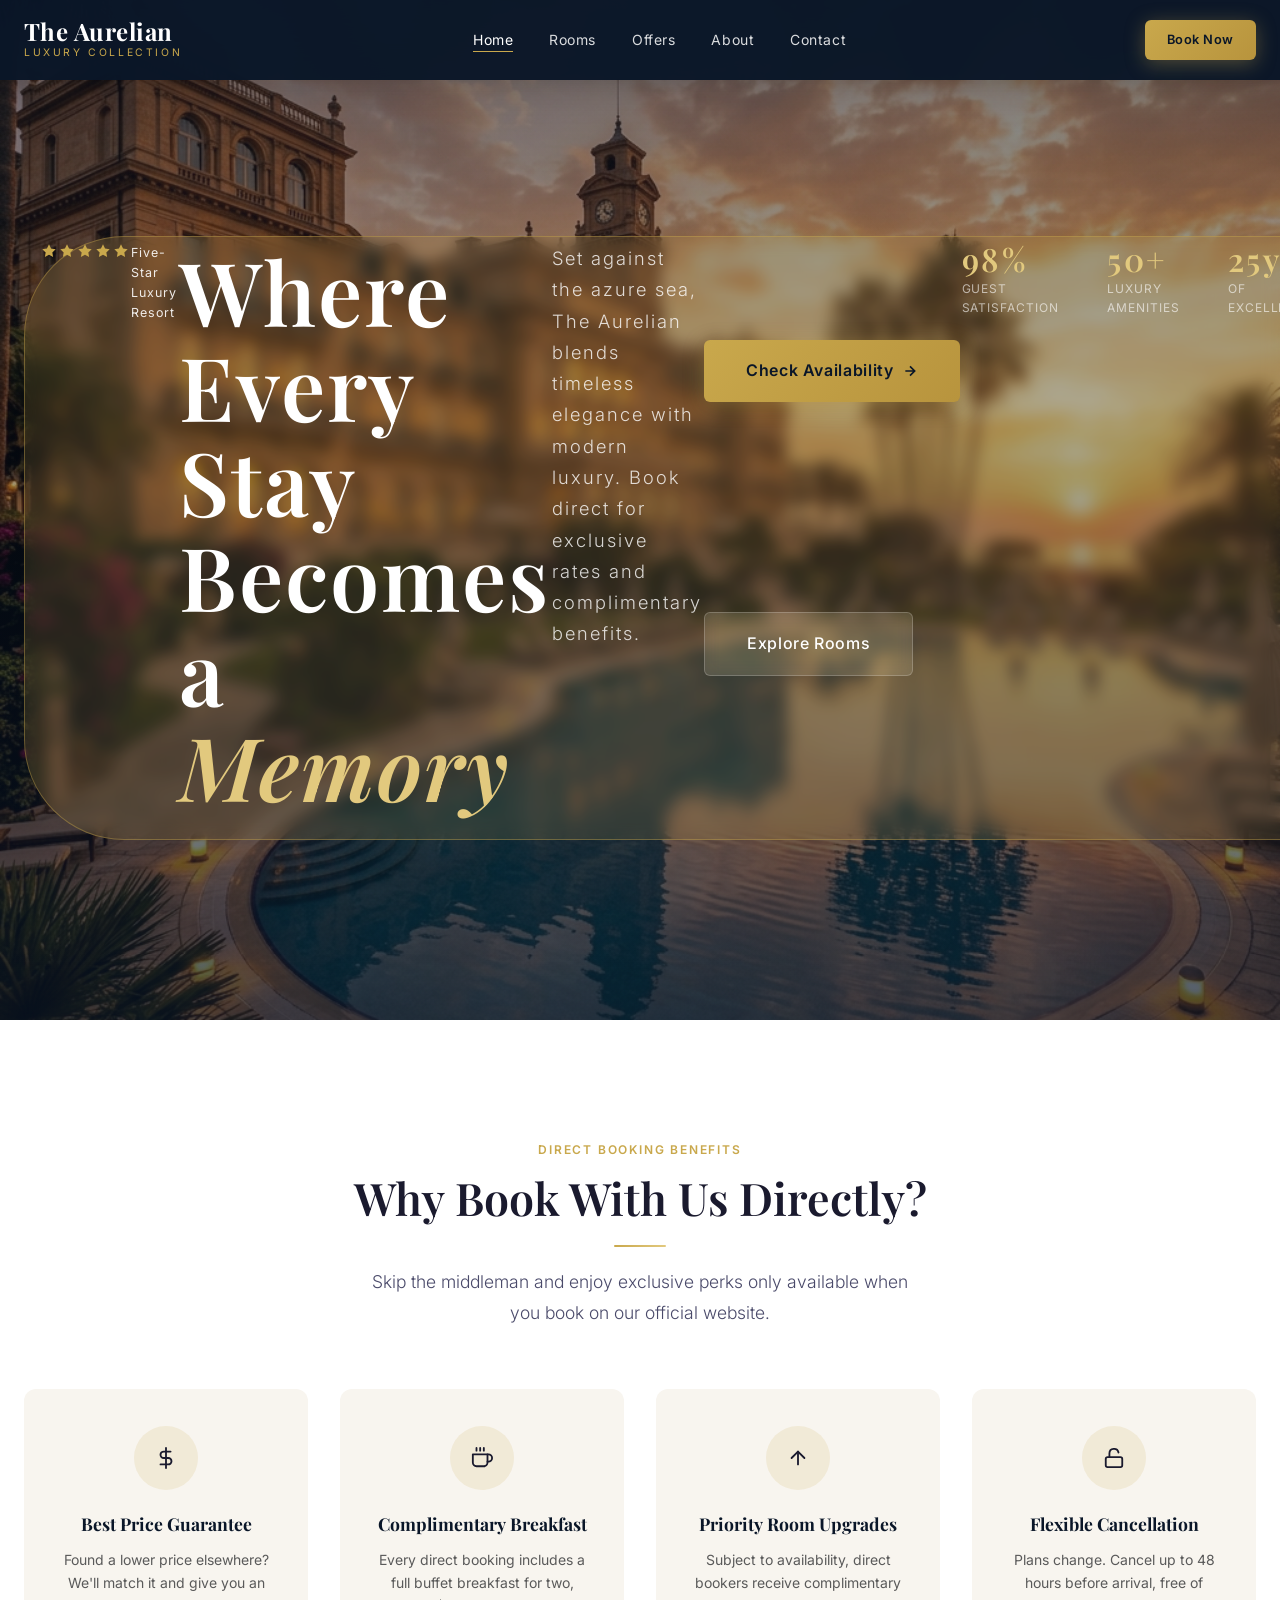
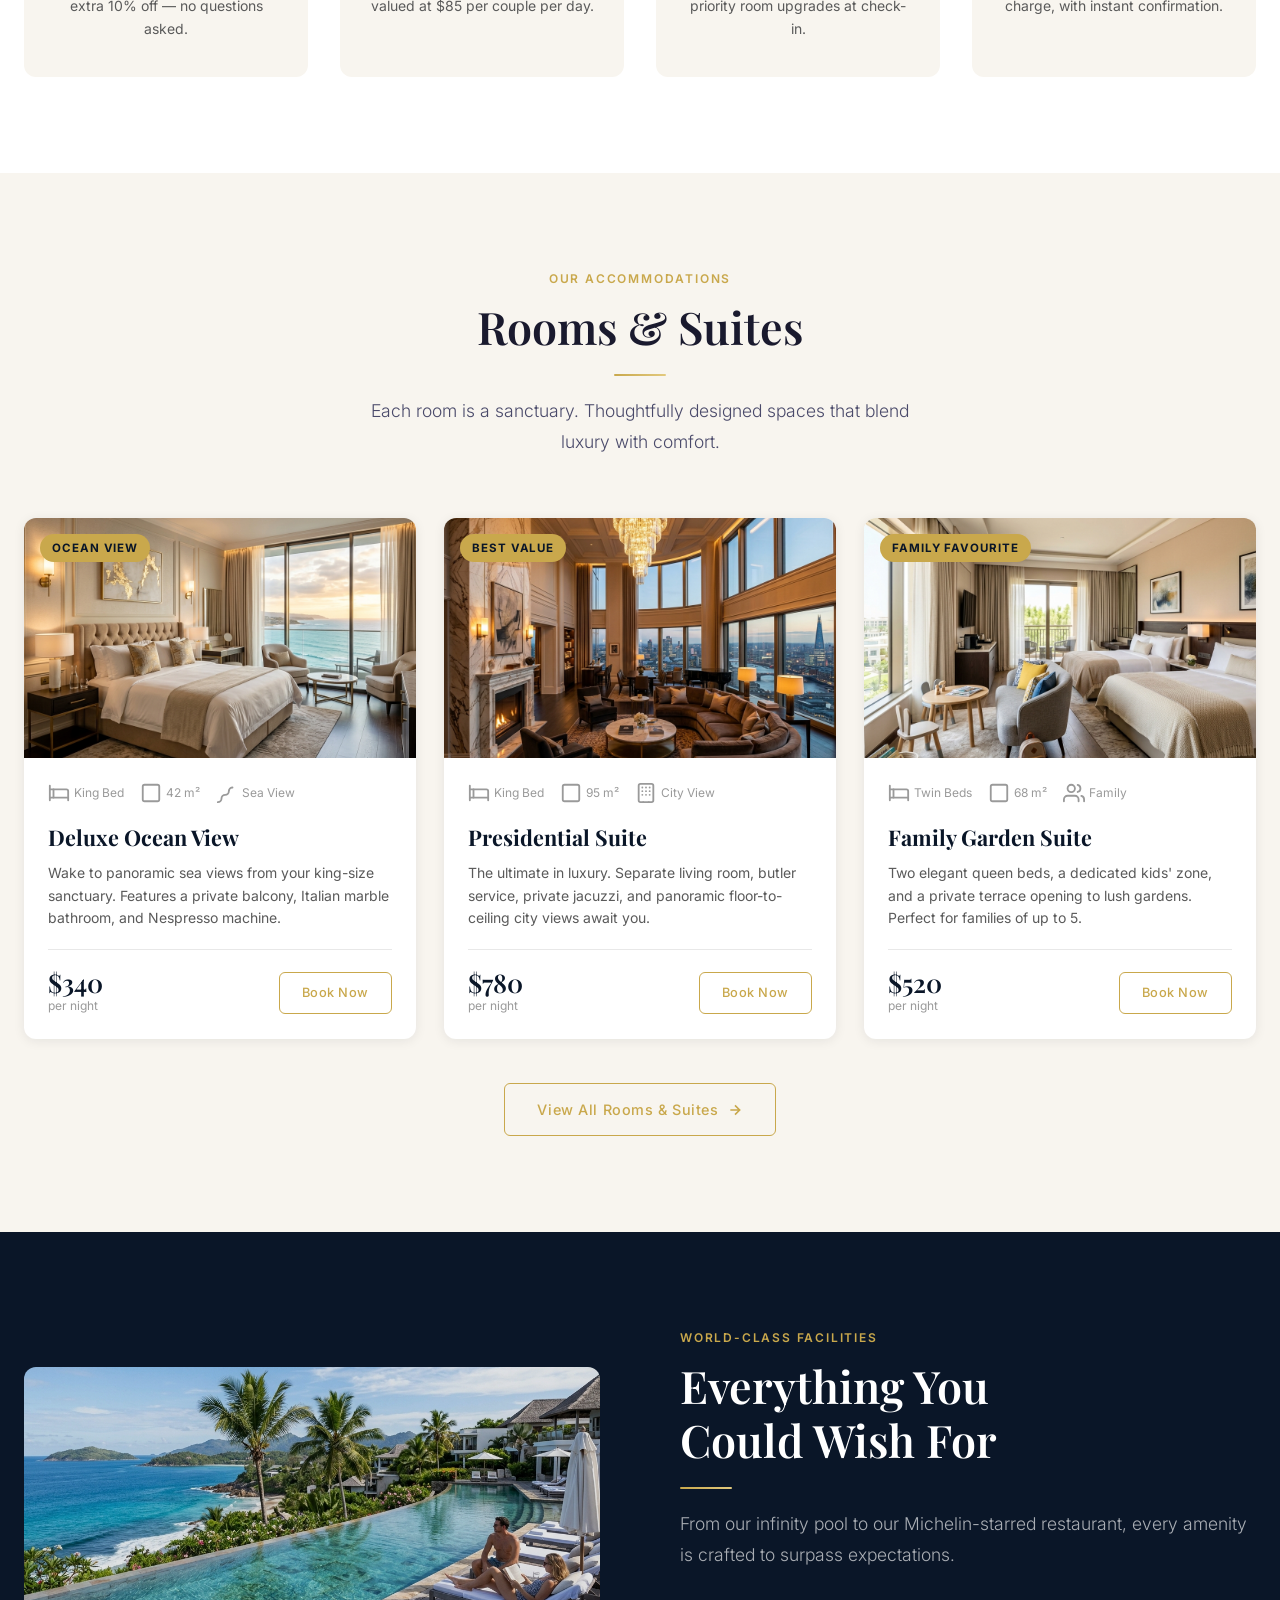
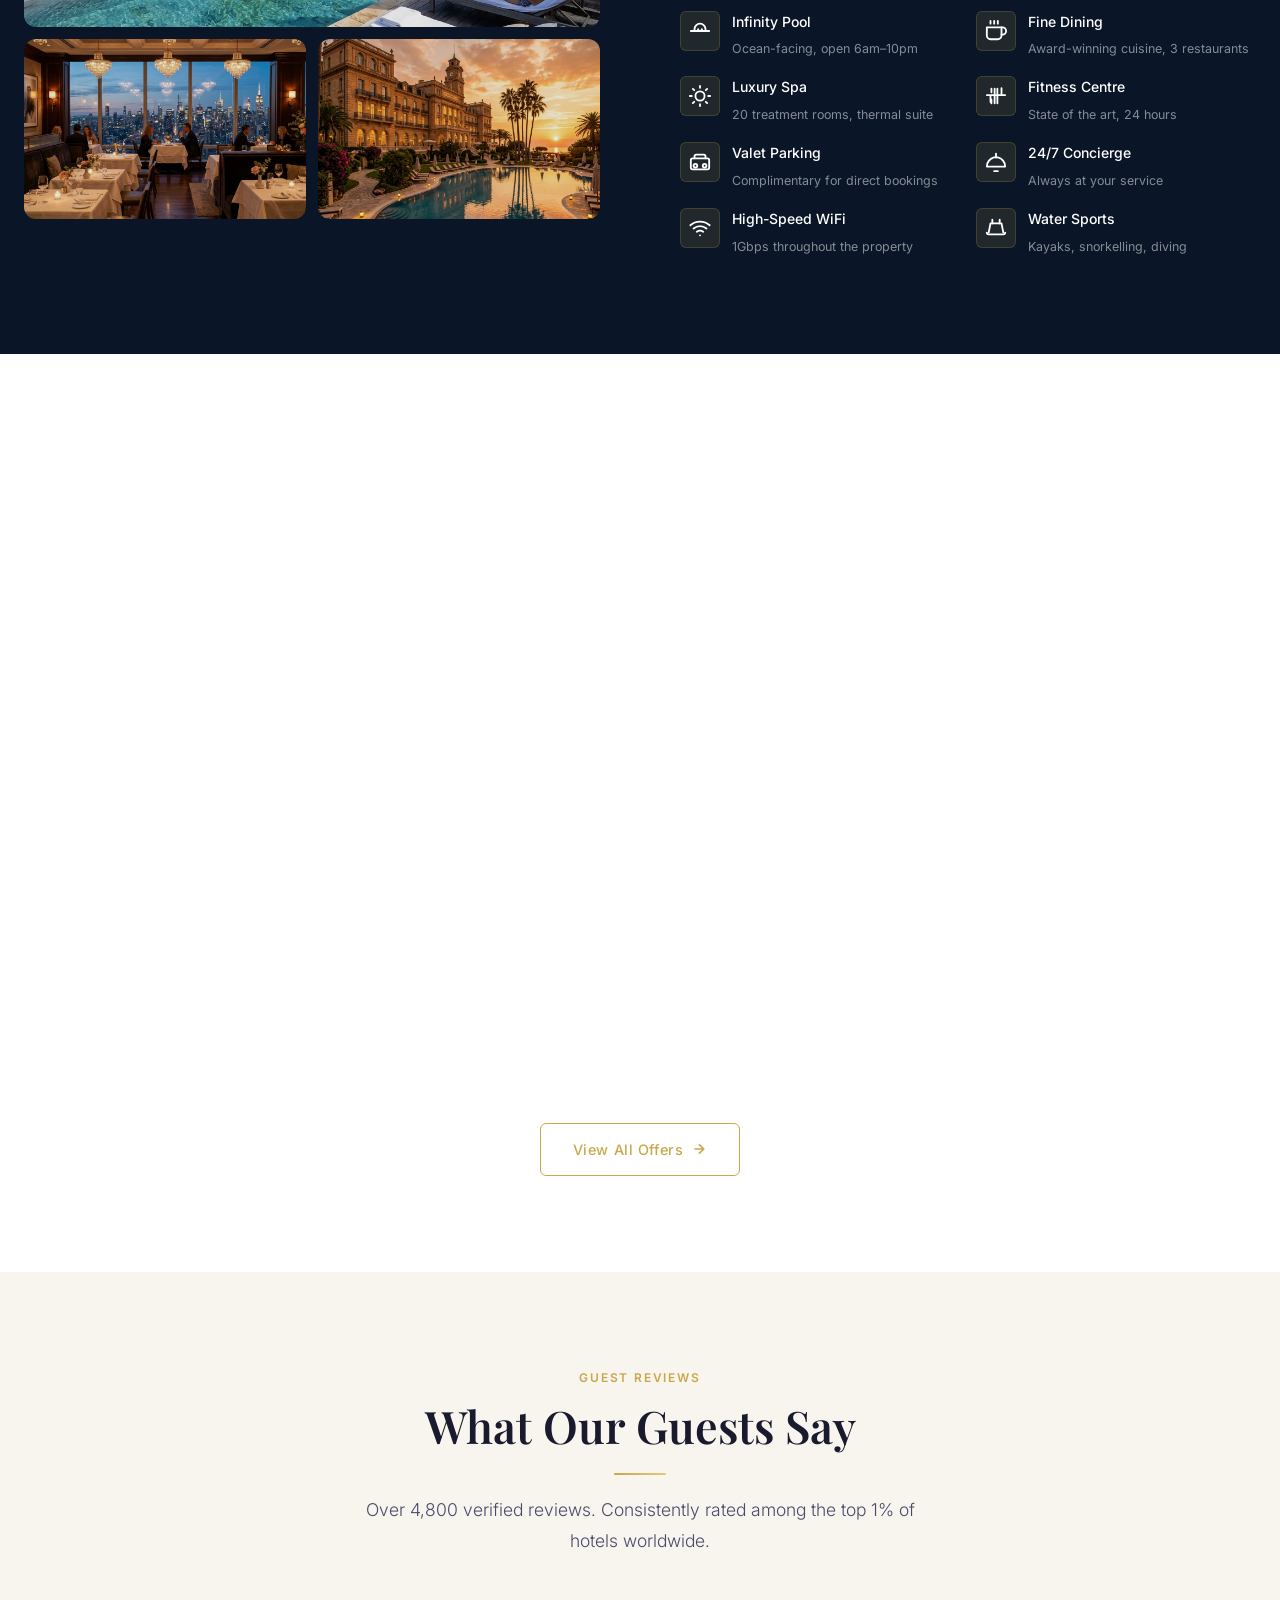
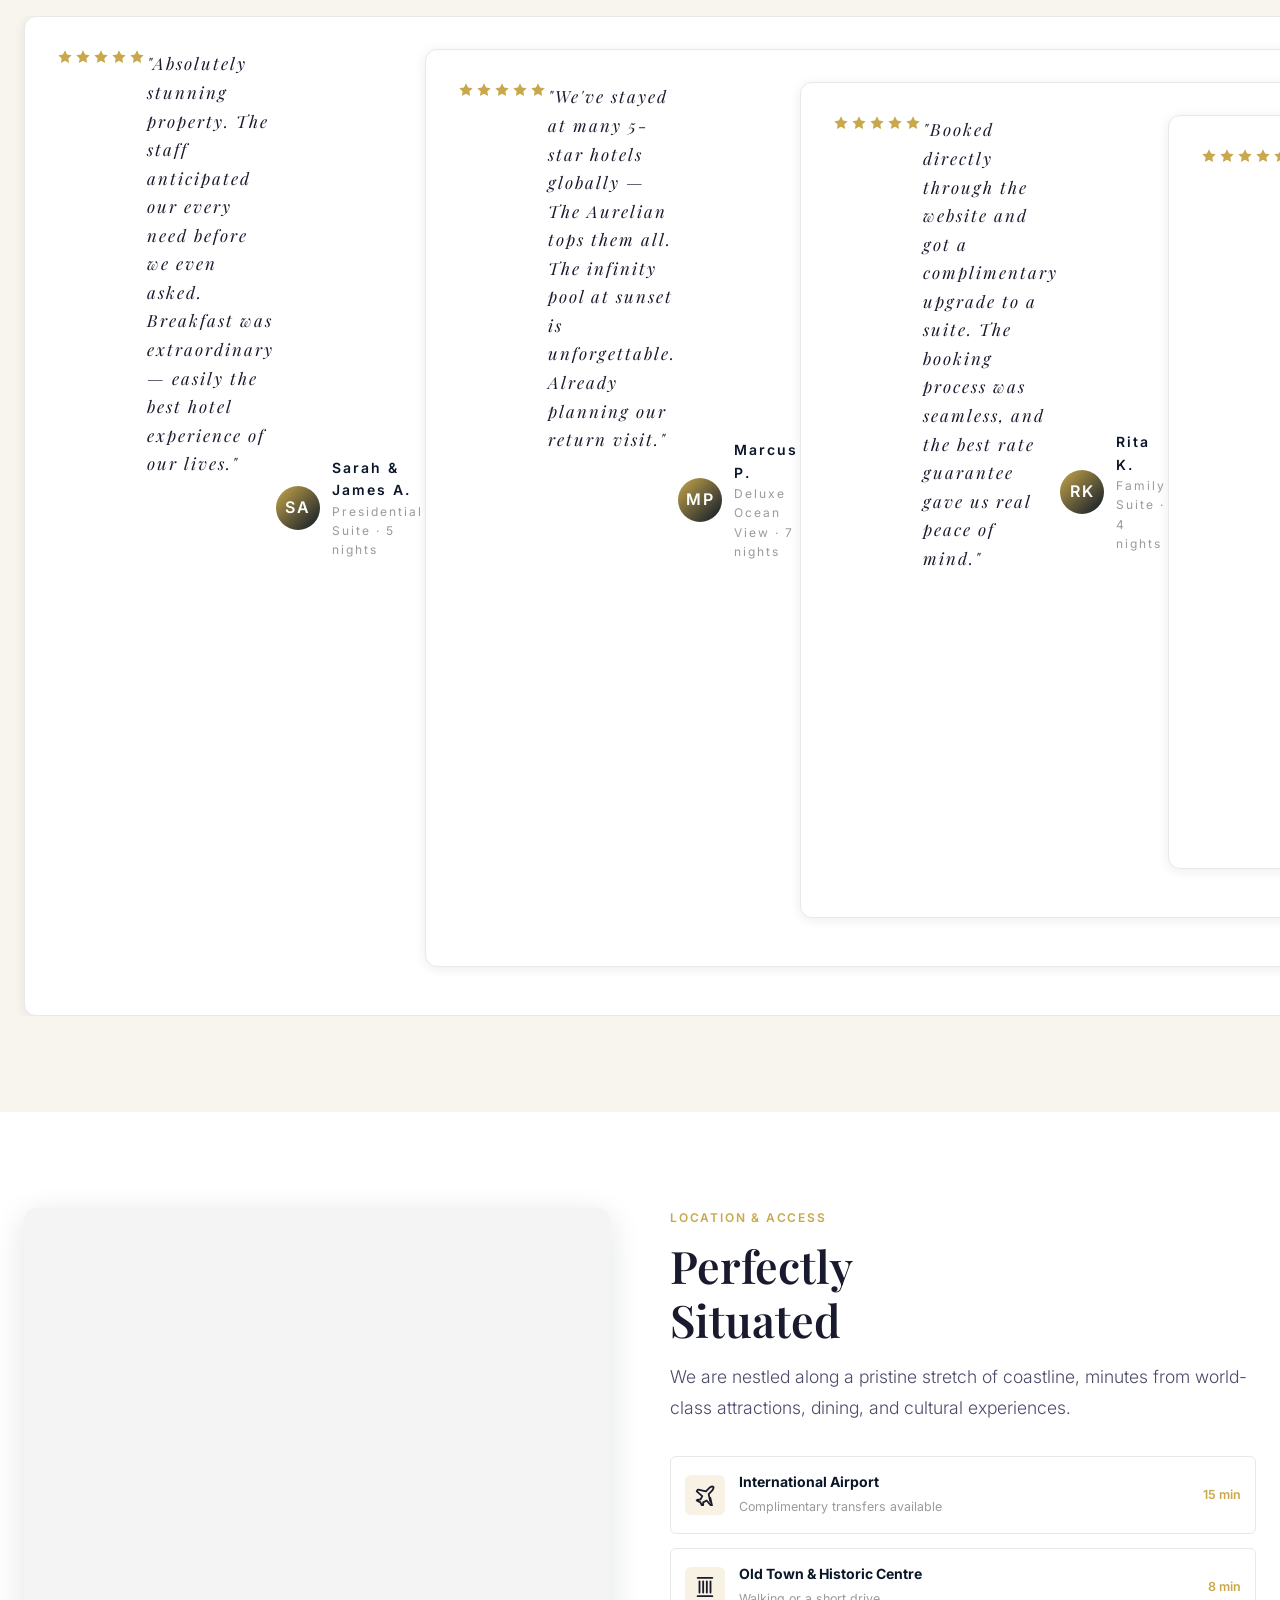
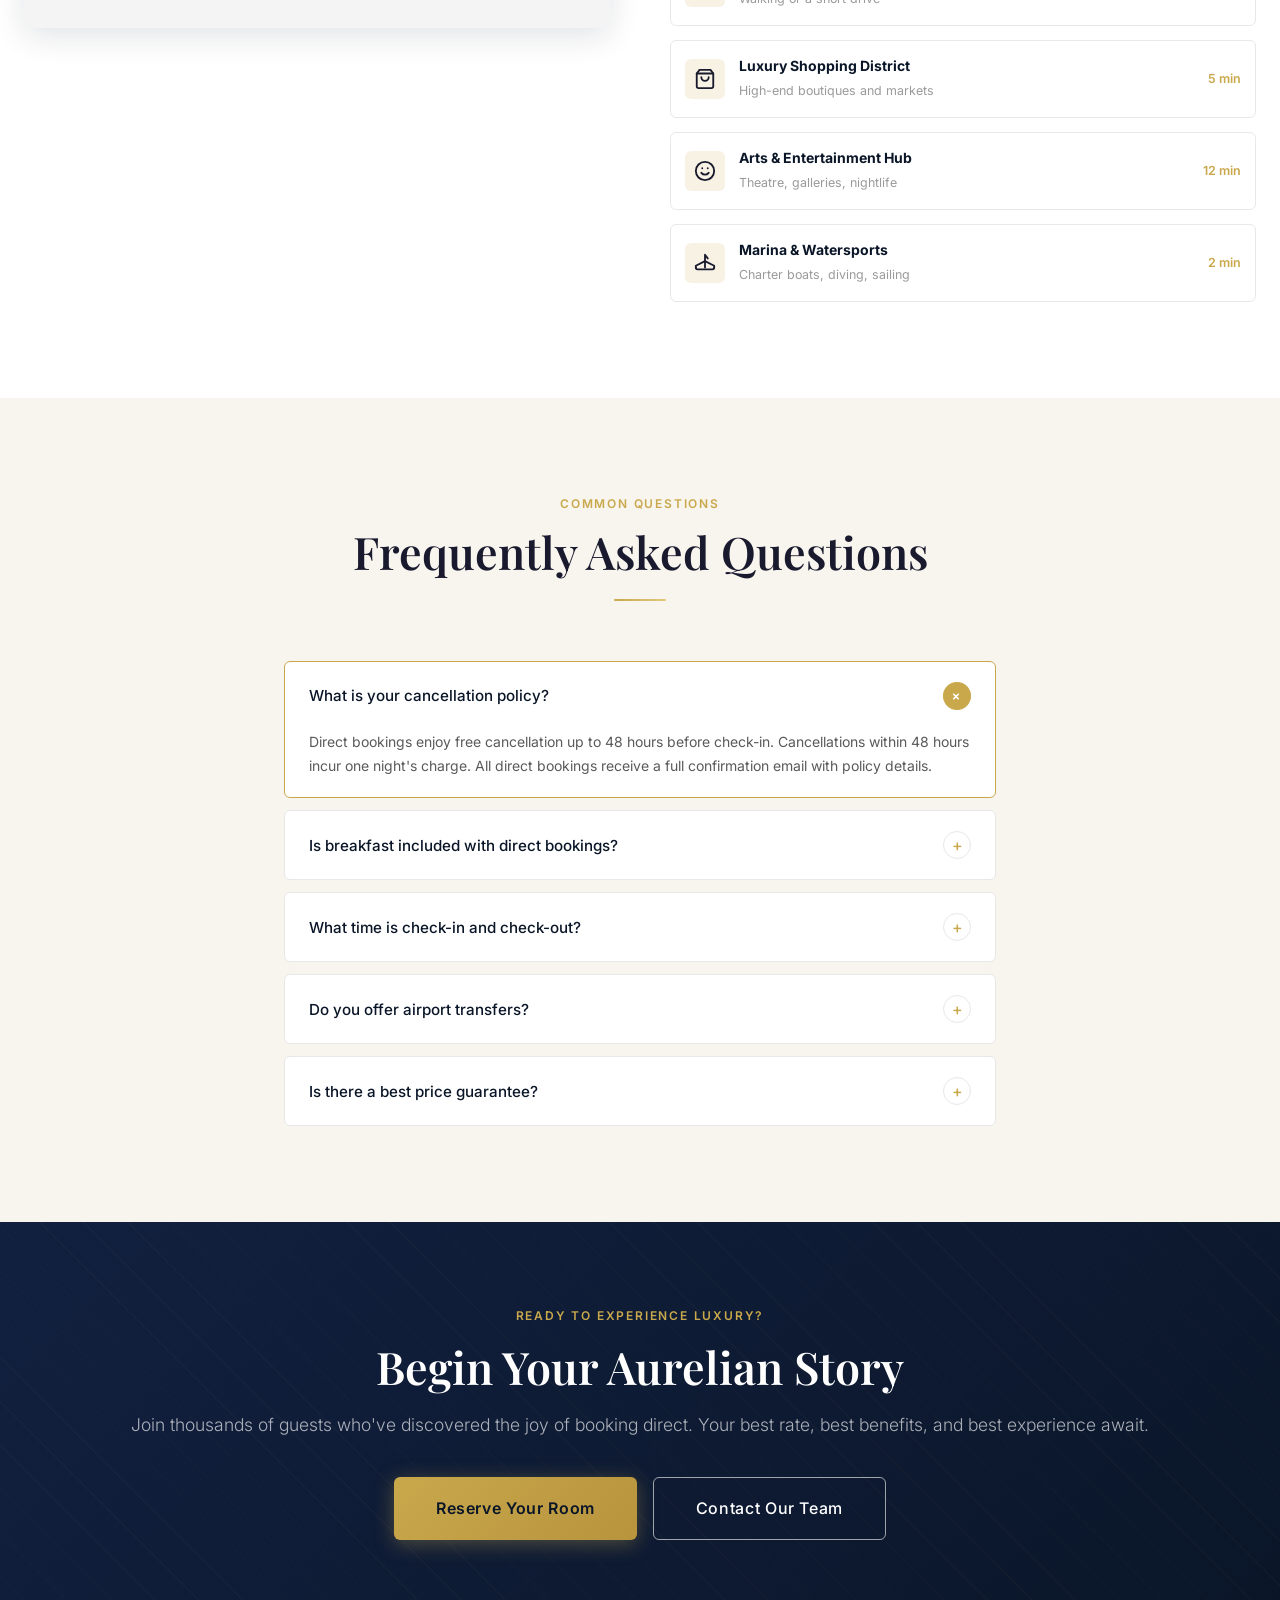
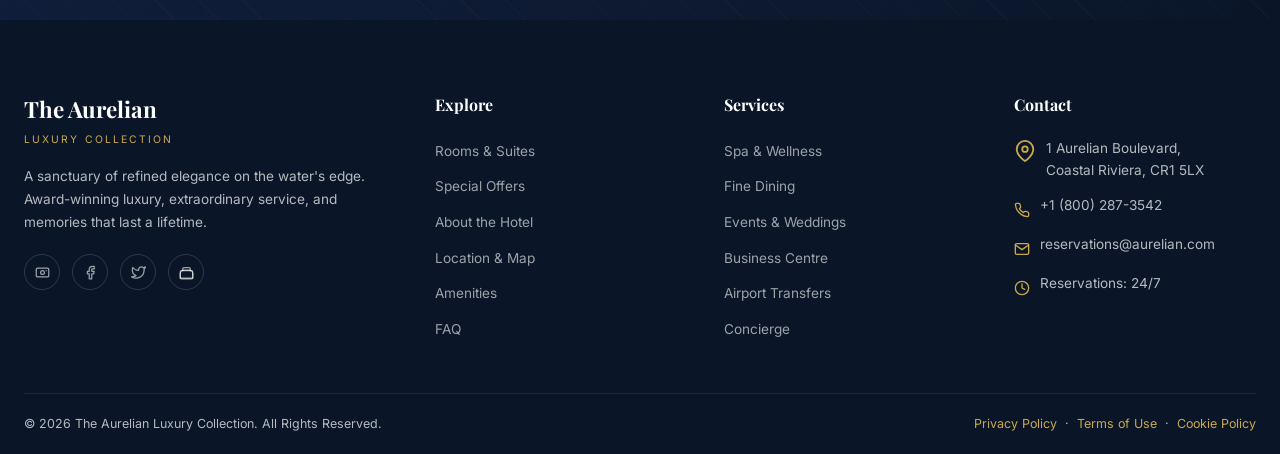
==== index.html @ 3abfd9ba "Add files via upload" ====
<!DOCTYPE html>
<html lang="en">
<head>
  <meta charset="UTF-8" />
  <meta name="viewport" content="width=device-width, initial-scale=1.0" />
  <title>The Aurelian — Luxury Hotel & Resort</title>
  <meta name="description" content="Experience unmatched luxury at The Aurelian — where timeless elegance meets modern comfort. Book directly for exclusive rates, free breakfast, and complimentary upgrades." />
  <meta name="keywords" content="luxury hotel, resort, book direct, beach hotel, five star hotel, spa, fine dining" />
  <link rel="canonical" href="/" />
  <link rel="stylesheet" href="style.css" />
  <link rel="preconnect" href="https://fonts.googleapis.com" />
  <link rel="preconnect" href="https://fonts.gstatic.com" crossorigin />
</head>
<body class="page-enter">

  <!-- NAVIGATION -->
  <nav class="navbar transparent" id="navbar" role="navigation" aria-label="Main navigation">
    <div class="nav-inner">
      <a href="index.html" class="nav-logo" aria-label="The Aurelian Home">
        <span class="logo-name">The Aurelian</span>
        <span class="logo-tagline">Luxury Collection</span>
      </a>
      <ul class="nav-links" role="list">
        <li><a href="index.html" class="active" id="nav-home">Home</a></li>
        <li><a href="rooms.html" id="nav-rooms">Rooms</a></li>
        <li><a href="offers.html" id="nav-offers">Offers</a></li>
        <li><a href="about.html" id="nav-about">About</a></li>
        <li><a href="contact.html" id="nav-contact">Contact</a></li>
      </ul>
      <a href="booking.html" class="btn btn-primary btn-sm nav-cta" id="nav-book-cta">Book Now</a>
      <button class="nav-hamburger" id="hamburger-btn" aria-label="Open menu" aria-expanded="false">
        <span></span><span></span><span></span>
      </button>
    </div>
  </nav>

  <!-- MOBILE NAV -->
  <div class="mobile-nav" id="mobile-nav" role="dialog" aria-label="Mobile navigation" aria-modal="true">
    <button class="mobile-nav-close" id="mobile-nav-close" aria-label="Close menu">&times;</button>
    <a href="index.html">Home</a>
    <a href="rooms.html">Rooms</a>
    <a href="offers.html">Offers</a>
    <a href="about.html">About</a>
    <a href="contact.html">Contact</a>
    <a href="booking.html" class="btn btn-primary">Book Now</a>
  </div>

  <!-- HERO -->
  <section class="hero" aria-labelledby="hero-title">
    <div class="hero-bg">
      <img src="assets/hero.png" alt="The Aurelian Hotel exterior at sunset with swimming pool" loading="eager" fetchpriority="high" />
    </div>
    <div class="hero-content">
      <div class="hero-badge">
        <span class="stars"><div style="display:flex;gap:2px;color:var(--gold);"><svg class="icon-svg-sm" viewBox="0 0 24 24" fill="currentColor"><polygon points="12 2 15.09 8.26 22 9.27 17 14.14 18.18 21.02 12 17.77 5.82 21.02 7 14.14 2 9.27 8.91 8.26 12 2"></polygon></svg><div style="display:flex;gap:2px;color:var(--gold);"><svg class="icon-svg-sm" viewBox="0 0 24 24" fill="currentColor"><polygon points="12 2 15.09 8.26 22 9.27 17 14.14 18.18 21.02 12 17.77 5.82 21.02 7 14.14 2 9.27 8.91 8.26 12 2"></polygon></svg><div style="display:flex;gap:2px;color:var(--gold);"><svg class="icon-svg-sm" viewBox="0 0 24 24" fill="currentColor"><polygon points="12 2 15.09 8.26 22 9.27 17 14.14 18.18 21.02 12 17.77 5.82 21.02 7 14.14 2 9.27 8.91 8.26 12 2"></polygon></svg><div style="display:flex;gap:2px;color:var(--gold);"><svg class="icon-svg-sm" viewBox="0 0 24 24" fill="currentColor"><polygon points="12 2 15.09 8.26 22 9.27 17 14.14 18.18 21.02 12 17.77 5.82 21.02 7 14.14 2 9.27 8.91 8.26 12 2"></polygon></svg><div style="display:flex;gap:2px;color:var(--gold);"><svg class="icon-svg-sm" viewBox="0 0 24 24" fill="currentColor"><polygon points="12 2 15.09 8.26 22 9.27 17 14.14 18.18 21.02 12 17.77 5.82 21.02 7 14.14 2 9.27 8.91 8.26 12 2"></polygon></svg></div></span>
        <span>Five-Star Luxury Resort</span>
      </div>
      <h1 class="hero-title" id="hero-title">
        Where Every Stay<br>Becomes a <em>Memory</em>
      </h1>
      <p class="hero-subtitle">
        Set against the azure sea, The Aurelian blends timeless elegance with modern luxury.
        Book direct for exclusive rates and complimentary benefits.
      </p>
      <div class="hero-actions">
        <a href="booking.html" class="btn btn-primary btn-lg btn-arrow" id="hero-book-btn">
          Check Availability
          <svg class="arrow-icon" width="16" height="16" viewBox="0 0 24 24" fill="none" stroke="currentColor" stroke-width="2.5"><path d="M5 12h14M12 5l7 7-7 7"/></svg>
        </a>
        <a href="rooms.html" class="btn btn-ghost btn-lg" id="hero-rooms-btn">Explore Rooms</a>
      </div>
      <div class="hero-stats">
        <div class="stat-item"><span class="stat-number">98%</span><span class="stat-label">Guest Satisfaction</span></div>
        <div class="stat-item"><span class="stat-number">50+</span><span class="stat-label">Luxury Amenities</span></div>
        <div class="stat-item"><span class="stat-number">25yr</span><span class="stat-label">Of Excellence</span></div>
      </div>
    </div>

    <!-- HERO BOOKING WIDGET -->
    <div class="container" style="position:relative;z-index:10;">
      <div class="booking-widget" role="search" aria-label="Room availability search" id="hero-booking-widget">
        <p class="booking-widget-title"><svg class="icon-svg-sm" viewBox="0 0 24 24" fill="none" stroke="currentColor" stroke-width="2" stroke-linecap="round" stroke-linejoin="round"><polygon points="12 2 15.09 8.26 22 9.27 17 14.14 18.18 21.02 12 17.77 5.82 21.02 7 14.14 2 9.27 8.91 8.26 12 2"></polygon></svg> Check Availability</p>
        <form class="booking-fields" id="hero-booking-form" action="booking.html" method="get">
          <div class="field-group">
            <label for="check-in">Check-In</label>
            <input type="date" id="check-in" name="checkin" required />
          </div>
          <div class="field-group">
            <label for="check-out">Check-Out</label>
            <input type="date" id="check-out" name="checkout" required />
          </div>
          <div class="field-group">
            <label for="guests">Guests</label>
            <select id="guests" name="guests">
              <option value="1">1 Guest</option>
              <option value="2" selected>2 Guests</option>
              <option value="3">3 Guests</option>
              <option value="4">4+ Guests</option>
            </select>
          </div>
          <button type="submit" class="btn btn-primary" id="widget-search-btn" style="height:fit-content">
            Search Rooms
          </button>
        </form>
        <div class="trust-bar">
          <div class="trust-item"><span class="icon"><svg class="icon-svg-sm" viewBox="0 0 24 24" fill="none" stroke="currentColor" stroke-width="2" stroke-linecap="round" stroke-linejoin="round"><polyline points="20 6 9 17 4 12"></polyline></svg></span> Best Rate Guarantee</div>
          <div class="trust-item"><span class="icon"><svg class="icon-svg-sm" viewBox="0 0 24 24" fill="none" stroke="currentColor" stroke-width="2" stroke-linecap="round" stroke-linejoin="round"><polyline points="20 6 9 17 4 12"></polyline></svg></span> Free Cancellation</div>
          <div class="trust-item"><span class="icon"><svg class="icon-svg-sm" viewBox="0 0 24 24" fill="none" stroke="currentColor" stroke-width="2" stroke-linecap="round" stroke-linejoin="round"><polyline points="20 6 9 17 4 12"></polyline></svg></span> Complimentary Breakfast</div>
          <div class="trust-item"><span class="icon"><svg class="icon-svg-sm" viewBox="0 0 24 24" fill="none" stroke="currentColor" stroke-width="2" stroke-linecap="round" stroke-linejoin="round"><polyline points="20 6 9 17 4 12"></polyline></svg></span> Secure Booking</div>
        </div>
      </div>
    </div>
  </section>

  <!-- WHY BOOK DIRECT -->
  <section class="why-direct" style="padding-top:120px;">
    <div class="container">
      <div class="section-heading text-center reveal">
        <span class="overline">Direct Booking Benefits</span>
        <h2 class="h2">Why Book With Us Directly?</h2>
        <div class="divider-gold"></div>
        <p class="lead">Skip the middleman and enjoy exclusive perks only available when you book on our official website.</p>
      </div>
      <div class="features-grid">
        <div class="feature-card reveal reveal-delay-1">
          <div class="feature-icon"><svg class="icon-svg" viewBox="0 0 24 24" fill="none" stroke="currentColor" stroke-width="2" stroke-linecap="round" stroke-linejoin="round"><line x1="12" y1="1" x2="12" y2="23"></line><path d="M17 5H9.5a3.5 3.5 0 0 0 0 7h5a3.5 3.5 0 0 1 0 7H6"></path></svg></div>
          <h3>Best Price Guarantee</h3>
          <p>Found a lower price elsewhere? We'll match it and give you an extra 10% off — no questions asked.</p>
        </div>
        <div class="feature-card reveal reveal-delay-2">
          <div class="feature-icon"><svg class="icon-svg" viewBox="0 0 24 24" fill="none" stroke="currentColor" stroke-width="2" stroke-linecap="round" stroke-linejoin="round"><path d="M18 8h1a4 4 0 0 1 0 8h-1"></path><path d="M2 8h16v9a4 4 0 0 1-4 4H6a4 4 0 0 1-4-4V8z"></path><line x1="6" y1="1" x2="6" y2="4"></line><line x1="10" y1="1" x2="10" y2="4"></line><line x1="14" y1="1" x2="14" y2="4"></line></svg></div>
          <h3>Complimentary Breakfast</h3>
          <p>Every direct booking includes a full buffet breakfast for two, valued at $85 per couple per day.</p>
        </div>
        <div class="feature-card reveal reveal-delay-3">
          <div class="feature-icon"><svg class="icon-svg" viewBox="0 0 24 24" fill="none" stroke="currentColor" stroke-width="2" stroke-linecap="round" stroke-linejoin="round"><line x1="12" y1="19" x2="12" y2="5"></line><polyline points="5 12 12 5 19 12"></polyline></svg></div>
          <h3>Priority Room Upgrades</h3>
          <p>Subject to availability, direct bookers receive complimentary priority room upgrades at check-in.</p>
        </div>
        <div class="feature-card reveal reveal-delay-4">
          <div class="feature-icon"><svg class="icon-svg" viewBox="0 0 24 24" fill="none" stroke="currentColor" stroke-width="2" stroke-linecap="round" stroke-linejoin="round"><rect x="3" y="11" width="18" height="11" rx="2" ry="2"></rect><path d="M7 11V7a5 5 0 0 1 9.9-1"></path></svg></div>
          <h3>Flexible Cancellation</h3>
          <p>Plans change. Cancel up to 48 hours before arrival, free of charge, with instant confirmation.</p>
        </div>
      </div>
    </div>
  </section>

  <!-- FEATURED ROOMS -->
  <section class="rooms-section">
    <div class="container">
      <div class="section-heading text-center reveal">
        <span class="overline">Our Accommodations</span>
        <h2 class="h2">Rooms & Suites</h2>
        <div class="divider-gold"></div>
        <p class="lead">Each room is a sanctuary. Thoughtfully designed spaces that blend luxury with comfort.</p>
      </div>
      <div class="rooms-grid">
        <!-- Room 1 -->
        <article class="room-card reveal reveal-delay-1">
          <div class="room-image">
            <img src="assets/room-deluxe.png" alt="Deluxe Ocean View Room with king bed and ocean view" loading="lazy" />
            <span class="room-badge">Ocean View</span>
          </div>
          <div class="room-info">
            <div class="room-amenities">
              <span class="amenity-tag"><svg class="icon-svg" viewBox="0 0 24 24" fill="none" stroke="currentColor" stroke-width="2" stroke-linecap="round" stroke-linejoin="round"><path d="M2 4v16"></path><path d="M2 8h18a2 2 0 0 1 2 2v10"></path><path d="M2 17h20"></path><path d="M6 8v9"></path></svg> King Bed</span>
              <span class="amenity-tag"><svg class="icon-svg" viewBox="0 0 24 24" fill="none" stroke="currentColor" stroke-width="2" stroke-linecap="round" stroke-linejoin="round"><rect x="3" y="3" width="18" height="18" rx="2" ry="2"></rect></svg> 42 m²</span>
              <span class="amenity-tag"><svg class="icon-svg" viewBox="0 0 24 24" fill="none" stroke="currentColor" stroke-width="2" stroke-linecap="round" stroke-linejoin="round"><path d="M2 22a4 4 0 0 0 4-4 4 4 0 0 1 4-4 4 4 0 0 0 4-4 4 4 0 0 1 4-4"></path></svg> Sea View</span>
            </div>
            <h3>Deluxe Ocean View</h3>
            <p>Wake to panoramic sea views from your king-size sanctuary. Features a private balcony, Italian marble bathroom, and Nespresso machine.</p>
            <div class="room-footer">
              <div class="room-price">
                <div class="amount">$340</div>
                <div class="period">per night</div>
              </div>
              <a href="booking.html?room=deluxe" class="btn btn-outline btn-sm" id="book-deluxe-btn">Book Now</a>
            </div>
          </div>
        </article>
        <!-- Room 2 -->
        <article class="room-card reveal reveal-delay-2">
          <div class="room-image">
            <img src="assets/room-suite.png" alt="Presidential Suite with panoramic city views" loading="lazy" />
            <span class="room-badge">Best Value</span>
          </div>
          <div class="room-info">
            <div class="room-amenities">
              <span class="amenity-tag"><svg class="icon-svg" viewBox="0 0 24 24" fill="none" stroke="currentColor" stroke-width="2" stroke-linecap="round" stroke-linejoin="round"><path d="M2 4v16"></path><path d="M2 8h18a2 2 0 0 1 2 2v10"></path><path d="M2 17h20"></path><path d="M6 8v9"></path></svg> King Bed</span>
              <span class="amenity-tag"><svg class="icon-svg" viewBox="0 0 24 24" fill="none" stroke="currentColor" stroke-width="2" stroke-linecap="round" stroke-linejoin="round"><rect x="3" y="3" width="18" height="18" rx="2" ry="2"></rect></svg> 95 m²</span>
              <span class="amenity-tag"><svg class="icon-svg" viewBox="0 0 24 24" fill="none" stroke="currentColor" stroke-width="2" stroke-linecap="round" stroke-linejoin="round"><rect x="4" y="2" width="16" height="20" rx="2" ry="2"></rect><line x1="9" y1="22" x2="9" y2="22.01"></line><line x1="15" y1="22" x2="15" y2="22.01"></line><path d="M8 6h.01"></path><path d="M16 6h.01"></path><path d="M12 6h.01"></path><path d="M12 10h.01"></path><path d="M12 14h.01"></path><path d="M16 10h.01"></path><path d="M16 14h.01"></path><path d="M8 10h.01"></path><path d="M8 14h.01"></path></svg> City View</span>
            </div>
            <h3>Presidential Suite</h3>
            <p>The ultimate in luxury. Separate living room, butler service, private jacuzzi, and panoramic floor-to-ceiling city views await you.</p>
            <div class="room-footer">
              <div class="room-price">
                <div class="amount">$780</div>
                <div class="period">per night</div>
              </div>
              <a href="booking.html?room=suite" class="btn btn-outline btn-sm" id="book-suite-btn">Book Now</a>
            </div>
          </div>
        </article>
        <!-- Room 3 -->
        <article class="room-card reveal reveal-delay-3">
          <div class="room-image">
            <img src="assets/room-family.png" alt="Family Suite with two queen beds" loading="lazy" />
            <span class="room-badge">Family Favourite</span>
          </div>
          <div class="room-info">
            <div class="room-amenities">
              <span class="amenity-tag"><svg class="icon-svg" viewBox="0 0 24 24" fill="none" stroke="currentColor" stroke-width="2" stroke-linecap="round" stroke-linejoin="round"><path d="M2 4v16"></path><path d="M2 8h18a2 2 0 0 1 2 2v10"></path><path d="M2 17h20"></path><path d="M6 8v9"></path></svg> Twin Beds</span>
              <span class="amenity-tag"><svg class="icon-svg" viewBox="0 0 24 24" fill="none" stroke="currentColor" stroke-width="2" stroke-linecap="round" stroke-linejoin="round"><rect x="3" y="3" width="18" height="18" rx="2" ry="2"></rect></svg> 68 m²</span>
              <span class="amenity-tag"><svg class="icon-svg" viewBox="0 0 24 24" fill="none" stroke="currentColor" stroke-width="2" stroke-linecap="round" stroke-linejoin="round"><path d="M17 21v-2a4 4 0 0 0-4-4H5a4 4 0 0 0-4 4v2"></path><circle cx="9" cy="7" r="4"></circle><path d="M23 21v-2a4 4 0 0 0-3-3.87"></path><path d="M16 3.13a4 4 0 0 1 0 7.75"></path></svg> Family</span>
            </div>
            <h3>Family Garden Suite</h3>
            <p>Two elegant queen beds, a dedicated kids' zone, and a private terrace opening to lush gardens. Perfect for families of up to 5.</p>
            <div class="room-footer">
              <div class="room-price">
                <div class="amount">$520</div>
                <div class="period">per night</div>
              </div>
              <a href="booking.html?room=family" class="btn btn-outline btn-sm" id="book-family-btn">Book Now</a>
            </div>
          </div>
        </article>
      </div>
      <div class="text-center" style="margin-top:44px;">
        <a href="rooms.html" class="btn btn-outline btn-arrow" id="view-all-rooms-btn">
          View All Rooms & Suites
          <svg class="arrow-icon" width="16" height="16" viewBox="0 0 24 24" fill="none" stroke="currentColor" stroke-width="2.5"><path d="M5 12h14M12 5l7 7-7 7"/></svg>
        </a>
      </div>
    </div>
  </section>

  <!-- AMENITIES -->
  <section class="amenities-section">
    <div class="container">
      <div class="amenities-layout">
        <div class="amenities-image-grid reveal">
          <div class="img-main">
            <img src="assets/pool.png" alt="Infinity pool with ocean views" loading="lazy" />
          </div>
          <div class="img-sub">
            <img src="assets/restaurant.png" alt="Fine dining restaurant" loading="lazy" />
          </div>
          <div class="img-sub">
            <img src="assets/hero.png" alt="Hotel exterior at sunset" loading="lazy" style="object-position: center 40%;" />
          </div>
        </div>
        <div class="amenities-content reveal reveal-delay-2">
          <span class="overline">World-Class Facilities</span>
          <h2 class="h2">Everything You<br>Could Wish For</h2>
          <div class="divider-gold" style="margin:20px 0;"></div>
          <p class="lead">From our infinity pool to our Michelin-starred restaurant, every amenity is crafted to surpass expectations.</p>
          <div class="amenity-list">
            <div class="amenity-item">
              <div class="icon" style="display:flex;align-items:center;justify-content:center;"><svg class="icon-svg" viewBox="0 0 24 24" fill="none" stroke="currentColor" stroke-width="2" stroke-linecap="round" stroke-linejoin="round"><path d="M2 12h20"></path><path d="M6 12v-2a6 6 0 0 1 12 0v2"></path><path d="M10 12v-2"></path><path d="M14 12v-2"></path></svg></div>
              <div class="text"><strong>Infinity Pool</strong><span>Ocean-facing, open 6am–10pm</span></div>
            </div>
            <div class="amenity-item">
              <div class="icon" style="display:flex;align-items:center;justify-content:center;"><svg class="icon-svg" viewBox="0 0 24 24" fill="none" stroke="currentColor" stroke-width="2" stroke-linecap="round" stroke-linejoin="round"><path d="M18 8h1a4 4 0 0 1 0 8h-1"></path><path d="M2 8h16v9a4 4 0 0 1-4 4H6a4 4 0 0 1-4-4V8z"></path><line x1="6" y1="1" x2="6" y2="4"></line><line x1="10" y1="1" x2="10" y2="4"></line><line x1="14" y1="1" x2="14" y2="4"></line></svg></div>
              <div class="text"><strong>Fine Dining</strong><span>Award-winning cuisine, 3 restaurants</span></div>
            </div>
            <div class="amenity-item">
              <div class="icon" style="display:flex;align-items:center;justify-content:center;"><svg class="icon-svg" viewBox="0 0 24 24" fill="none" stroke="currentColor" stroke-width="2" stroke-linecap="round" stroke-linejoin="round"><circle cx="12" cy="12" r="5"></circle><line x1="12" y1="1" x2="12" y2="3"></line><line x1="12" y1="21" x2="12" y2="23"></line><line x1="4.22" y1="4.22" x2="5.64" y2="5.64"></line><line x1="18.36" y1="18.36" x2="19.78" y2="19.78"></line><line x1="1" y1="12" x2="3" y2="12"></line><line x1="21" y1="12" x2="23" y2="12"></line><line x1="4.22" y1="19.78" x2="5.64" y2="18.36"></line><line x1="18.36" y1="5.64" x2="19.78" y2="4.22"></line></svg></div>
              <div class="text"><strong>Luxury Spa</strong><span>20 treatment rooms, thermal suite</span></div>
            </div>
            <div class="amenity-item">
              <div class="icon" style="display:flex;align-items:center;justify-content:center;"><svg class="icon-svg" viewBox="0 0 24 24" fill="none" stroke="currentColor" stroke-width="2" stroke-linecap="round" stroke-linejoin="round"><path d="M18 3.5V11m-12 0v7.5M10.5 4v16m3-16v16M2 11h20M7 8V4M7 20v-4"></path></svg></div>
              <div class="text"><strong>Fitness Centre</strong><span>State of the art, 24 hours</span></div>
            </div>
            <div class="amenity-item">
              <div class="icon" style="display:flex;align-items:center;justify-content:center;"><svg class="icon-svg" viewBox="0 0 24 24" fill="none" stroke="currentColor" stroke-width="2" stroke-linecap="round" stroke-linejoin="round"><rect x="2" y="8" width="20" height="12" rx="2" ry="2"></rect><path d="M6 8V6a2 2 0 0 1 2-2h8a2 2 0 0 1 2 2v2"></path><circle cx="7" cy="16" r="2"></circle><circle cx="17" cy="16" r="2"></circle></svg></div>
              <div class="text"><strong>Valet Parking</strong><span>Complimentary for direct bookings</span></div>
            </div>
            <div class="amenity-item">
              <div class="icon" style="display:flex;align-items:center;justify-content:center;"><svg class="icon-svg" viewBox="0 0 24 24" fill="none" stroke="currentColor" stroke-width="2" stroke-linecap="round" stroke-linejoin="round"><path d="M22 17H2c0-5 3.5-9 8-10h4c4.5 1 8 5 8 10Z"></path><path d="M12 7V3"></path><path d="M10 22h4"></path></svg></div>
              <div class="text"><strong>24/7 Concierge</strong><span>Always at your service</span></div>
            </div>
            <div class="amenity-item">
              <div class="icon" style="display:flex;align-items:center;justify-content:center;"><svg class="icon-svg" viewBox="0 0 24 24" fill="none" stroke="currentColor" stroke-width="2" stroke-linecap="round" stroke-linejoin="round"><path d="M5 12.55a11 11 0 0 1 14.08 0"></path><path d="M1.42 9a16 16 0 0 1 21.16 0"></path><path d="M8.53 16.11a6 6 0 0 1 6.95 0"></path><line x1="12" y1="20" x2="12.01" y2="20"></line></svg></div>
              <div class="text"><strong>High-Speed WiFi</strong><span>1Gbps throughout the property</span></div>
            </div>
            <div class="amenity-item">
              <div class="icon" style="display:flex;align-items:center;justify-content:center;"><svg class="icon-svg" viewBox="0 0 24 24" fill="none" stroke="currentColor" stroke-width="2" stroke-linecap="round" stroke-linejoin="round"><path d="M22 17a2 2 0 0 1-2 2H4a2 2 0 0 1-2-2"></path><path d="M8 3v4"></path><path d="M16 3v4"></path><path d="M4 17l2-10h12l2 10"></path></svg></div>
              <div class="text"><strong>Water Sports</strong><span>Kayaks, snorkelling, diving</span></div>
            </div>
          </div>
        </div>
      </div>
    </div>
  </section>

  <!-- SPECIAL OFFERS TEASER -->
  <section class="offers-section">
    <div class="container">
      <div class="section-heading text-center reveal">
        <span class="overline">Exclusive Deals</span>
        <h2 class="h2">Special Offers & Packages</h2>
        <div class="divider-gold"></div>
        <p class="lead">Curated experiences crafted to make your stay extraordinary. Available exclusively for direct bookings.</p>
      </div>
      <div class="offers-grid">
        <div class="offer-card reveal reveal-delay-1">
          <img src="assets/room-suite.png" alt="Honeymoon Package" loading="lazy" />
          <div class="offer-overlay">
            <span class="offer-tag"><svg class="icon-svg" viewBox="0 0 24 24" fill="none" stroke="currentColor" stroke-width="2" stroke-linecap="round" stroke-linejoin="round"><path d="M20.84 4.61a5.5 5.5 0 0 0-7.78 0L12 5.67l-1.06-1.06a5.5 5.5 0 0 0-7.78 7.78l1.06 1.06L12 21.23l7.78-7.78 1.06-1.06a5.5 5.5 0 0 0 0-7.78v0z"></path></svg> Romance</span>
            <h3>Honeymoon Escape</h3>
            <p>Rose petal turndown, couples' massage, and private beach dinner included.</p>
            <div class="offer-price">
              <span class="from">from</span>
              <span class="amount">$680</span>
              <span class="night">/night</span>
            </div>
          </div>
        </div>
        <div class="offer-card reveal reveal-delay-2">
          <img src="assets/pool.png" alt="Summer Package" loading="lazy" />
          <div class="offer-overlay">
            <span class="offer-tag"><svg class="icon-svg" viewBox="0 0 24 24" fill="none" stroke="currentColor" stroke-width="2" stroke-linecap="round" stroke-linejoin="round"><circle cx="12" cy="12" r="5"></circle><line x1="12" y1="1" x2="12" y2="3"></line><line x1="12" y1="21" x2="12" y2="23"></line><line x1="4.22" y1="4.22" x2="5.64" y2="5.64"></line><line x1="18.36" y1="18.36" x2="19.78" y2="19.78"></line><line x1="1" y1="12" x2="3" y2="12"></line><line x1="21" y1="12" x2="23" y2="12"></line><line x1="4.22" y1="19.78" x2="5.64" y2="18.36"></line><line x1="18.36" y1="5.64" x2="19.78" y2="4.22"></line></svg> Summer Deal</span>
            <h3>Summer Bliss Package</h3>
            <p>Pool cabana, daily breakfast for two, and a welcome cocktail on arrival.</p>
            <div class="offer-price">
              <span class="from">from</span>
              <span class="amount">$290</span>
              <span class="night">/night</span>
            </div>
          </div>
        </div>
        <div class="offer-card reveal reveal-delay-3">
          <img src="assets/restaurant.png" alt="Gourmet Package" loading="lazy" />
          <div class="offer-overlay">
            <span class="offer-tag"><svg class="icon-svg" viewBox="0 0 24 24" fill="none" stroke="currentColor" stroke-width="2" stroke-linecap="round" stroke-linejoin="round"><path d="M8 22h8"></path><path d="M12 15v7"></path><path d="M4 4l3 3"></path><path d="M20 4l-3 3"></path><path d="M17 11A5 5 0 0 1 7 11V5h10v6z"></path></svg> Gourmet</span>
            <h3>The Epicurean Retreat</h3>
            <p>Fine dining tasting menu for two, wine pairing, and a private chef's tour.</p>
            <div class="offer-price">
              <span class="from">from</span>
              <span class="amount">$550</span>
              <span class="night">/night</span>
            </div>
          </div>
        </div>
      </div>
      <div class="text-center" style="margin-top:44px;">
        <a href="offers.html" class="btn btn-outline btn-arrow" id="view-all-offers-btn">
          View All Offers
          <svg class="arrow-icon" width="16" height="16" viewBox="0 0 24 24" fill="none" stroke="currentColor" stroke-width="2.5"><path d="M5 12h14M12 5l7 7-7 7"/></svg>
        </a>
      </div>
    </div>
  </section>

  <!-- TESTIMONIALS -->
  <section class="testimonials-section">
    <div class="container">
      <div class="section-heading text-center reveal">
        <span class="overline">Guest Reviews</span>
        <h2 class="h2">What Our Guests Say</h2>
        <div class="divider-gold"></div>
        <p class="lead">Over 4,800 verified reviews. Consistently rated among the top 1% of hotels worldwide.</p>
      </div>
      <div class="testimonials-slider-wrapper">
        <div class="testimonials-track" id="testimonials-track">
          <div class="testimonial-card">
            <div class="testimonial-stars"><div style="display:flex;gap:2px;color:var(--gold);"><svg class="icon-svg-sm" viewBox="0 0 24 24" fill="currentColor"><polygon points="12 2 15.09 8.26 22 9.27 17 14.14 18.18 21.02 12 17.77 5.82 21.02 7 14.14 2 9.27 8.91 8.26 12 2"></polygon></svg><div style="display:flex;gap:2px;color:var(--gold);"><svg class="icon-svg-sm" viewBox="0 0 24 24" fill="currentColor"><polygon points="12 2 15.09 8.26 22 9.27 17 14.14 18.18 21.02 12 17.77 5.82 21.02 7 14.14 2 9.27 8.91 8.26 12 2"></polygon></svg><div style="display:flex;gap:2px;color:var(--gold);"><svg class="icon-svg-sm" viewBox="0 0 24 24" fill="currentColor"><polygon points="12 2 15.09 8.26 22 9.27 17 14.14 18.18 21.02 12 17.77 5.82 21.02 7 14.14 2 9.27 8.91 8.26 12 2"></polygon></svg><div style="display:flex;gap:2px;color:var(--gold);"><svg class="icon-svg-sm" viewBox="0 0 24 24" fill="currentColor"><polygon points="12 2 15.09 8.26 22 9.27 17 14.14 18.18 21.02 12 17.77 5.82 21.02 7 14.14 2 9.27 8.91 8.26 12 2"></polygon></svg><div style="display:flex;gap:2px;color:var(--gold);"><svg class="icon-svg-sm" viewBox="0 0 24 24" fill="currentColor"><polygon points="12 2 15.09 8.26 22 9.27 17 14.14 18.18 21.02 12 17.77 5.82 21.02 7 14.14 2 9.27 8.91 8.26 12 2"></polygon></svg></div></div>
            <p class="testimonial-text">"Absolutely stunning property. The staff anticipated our every need before we even asked. Breakfast was extraordinary — easily the best hotel experience of our lives."</p>
            <div class="testimonial-guest">
              <div class="guest-avatar">SA</div>
              <div class="guest-info">
                <div class="name">Sarah & James A.</div>
                <div class="stay">Presidential Suite · 5 nights</div>
              </div>
            </div>
          </div>
          <div class="testimonial-card">
            <div class="testimonial-stars"><div style="display:flex;gap:2px;color:var(--gold);"><svg class="icon-svg-sm" viewBox="0 0 24 24" fill="currentColor"><polygon points="12 2 15.09 8.26 22 9.27 17 14.14 18.18 21.02 12 17.77 5.82 21.02 7 14.14 2 9.27 8.91 8.26 12 2"></polygon></svg><div style="display:flex;gap:2px;color:var(--gold);"><svg class="icon-svg-sm" viewBox="0 0 24 24" fill="currentColor"><polygon points="12 2 15.09 8.26 22 9.27 17 14.14 18.18 21.02 12 17.77 5.82 21.02 7 14.14 2 9.27 8.91 8.26 12 2"></polygon></svg><div style="display:flex;gap:2px;color:var(--gold);"><svg class="icon-svg-sm" viewBox="0 0 24 24" fill="currentColor"><polygon points="12 2 15.09 8.26 22 9.27 17 14.14 18.18 21.02 12 17.77 5.82 21.02 7 14.14 2 9.27 8.91 8.26 12 2"></polygon></svg><div style="display:flex;gap:2px;color:var(--gold);"><svg class="icon-svg-sm" viewBox="0 0 24 24" fill="currentColor"><polygon points="12 2 15.09 8.26 22 9.27 17 14.14 18.18 21.02 12 17.77 5.82 21.02 7 14.14 2 9.27 8.91 8.26 12 2"></polygon></svg><div style="display:flex;gap:2px;color:var(--gold);"><svg class="icon-svg-sm" viewBox="0 0 24 24" fill="currentColor"><polygon points="12 2 15.09 8.26 22 9.27 17 14.14 18.18 21.02 12 17.77 5.82 21.02 7 14.14 2 9.27 8.91 8.26 12 2"></polygon></svg></div></div>
            <p class="testimonial-text">"We've stayed at many 5-star hotels globally — The Aurelian tops them all. The infinity pool at sunset is unforgettable. Already planning our return visit."</p>
            <div class="testimonial-guest">
              <div class="guest-avatar">MP</div>
              <div class="guest-info">
                <div class="name">Marcus P.</div>
                <div class="stay">Deluxe Ocean View · 7 nights</div>
              </div>
            </div>
          </div>
          <div class="testimonial-card">
            <div class="testimonial-stars"><div style="display:flex;gap:2px;color:var(--gold);"><svg class="icon-svg-sm" viewBox="0 0 24 24" fill="currentColor"><polygon points="12 2 15.09 8.26 22 9.27 17 14.14 18.18 21.02 12 17.77 5.82 21.02 7 14.14 2 9.27 8.91 8.26 12 2"></polygon></svg><div style="display:flex;gap:2px;color:var(--gold);"><svg class="icon-svg-sm" viewBox="0 0 24 24" fill="currentColor"><polygon points="12 2 15.09 8.26 22 9.27 17 14.14 18.18 21.02 12 17.77 5.82 21.02 7 14.14 2 9.27 8.91 8.26 12 2"></polygon></svg><div style="display:flex;gap:2px;color:var(--gold);"><svg class="icon-svg-sm" viewBox="0 0 24 24" fill="currentColor"><polygon points="12 2 15.09 8.26 22 9.27 17 14.14 18.18 21.02 12 17.77 5.82 21.02 7 14.14 2 9.27 8.91 8.26 12 2"></polygon></svg><div style="display:flex;gap:2px;color:var(--gold);"><svg class="icon-svg-sm" viewBox="0 0 24 24" fill="currentColor"><polygon points="12 2 15.09 8.26 22 9.27 17 14.14 18.18 21.02 12 17.77 5.82 21.02 7 14.14 2 9.27 8.91 8.26 12 2"></polygon></svg><div style="display:flex;gap:2px;color:var(--gold);"><svg class="icon-svg-sm" viewBox="0 0 24 24" fill="currentColor"><polygon points="12 2 15.09 8.26 22 9.27 17 14.14 18.18 21.02 12 17.77 5.82 21.02 7 14.14 2 9.27 8.91 8.26 12 2"></polygon></svg></div></div>
            <p class="testimonial-text">"Booked directly through the website and got a complimentary upgrade to a suite. The booking process was seamless, and the best rate guarantee gave us real peace of mind."</p>
            <div class="testimonial-guest">
              <div class="guest-avatar">RK</div>
              <div class="guest-info">
                <div class="name">Rita K.</div>
                <div class="stay">Family Suite · 4 nights</div>
              </div>
            </div>
          </div>
          <div class="testimonial-card">
            <div class="testimonial-stars"><div style="display:flex;gap:2px;color:var(--gold);"><svg class="icon-svg-sm" viewBox="0 0 24 24" fill="currentColor"><polygon points="12 2 15.09 8.26 22 9.27 17 14.14 18.18 21.02 12 17.77 5.82 21.02 7 14.14 2 9.27 8.91 8.26 12 2"></polygon></svg><div style="display:flex;gap:2px;color:var(--gold);"><svg class="icon-svg-sm" viewBox="0 0 24 24" fill="currentColor"><polygon points="12 2 15.09 8.26 22 9.27 17 14.14 18.18 21.02 12 17.77 5.82 21.02 7 14.14 2 9.27 8.91 8.26 12 2"></polygon></svg><div style="display:flex;gap:2px;color:var(--gold);"><svg class="icon-svg-sm" viewBox="0 0 24 24" fill="currentColor"><polygon points="12 2 15.09 8.26 22 9.27 17 14.14 18.18 21.02 12 17.77 5.82 21.02 7 14.14 2 9.27 8.91 8.26 12 2"></polygon></svg><div style="display:flex;gap:2px;color:var(--gold);"><svg class="icon-svg-sm" viewBox="0 0 24 24" fill="currentColor"><polygon points="12 2 15.09 8.26 22 9.27 17 14.14 18.18 21.02 12 17.77 5.82 21.02 7 14.14 2 9.27 8.91 8.26 12 2"></polygon></svg><div style="display:flex;gap:2px;color:var(--gold);"><svg class="icon-svg-sm" viewBox="0 0 24 24" fill="currentColor"><polygon points="12 2 15.09 8.26 22 9.27 17 14.14 18.18 21.02 12 17.77 5.82 21.02 7 14.14 2 9.27 8.91 8.26 12 2"></polygon></svg></div></div>
            <p class="testimonial-text">"The spa and fine dining exceeded every expectation. The concierge arranged a private boat trip for us with just a few hours notice. Genuinely five-star service."</p>
            <div class="testimonial-guest">
              <div class="guest-avatar">DL</div>
              <div class="guest-info">
                <div class="name">David L.</div>
                <div class="stay">Honeymoon Suite · 3 nights</div>
              </div>
            </div>
          </div>
          <div class="testimonial-card">
            <div class="testimonial-stars"><div style="display:flex;gap:2px;color:var(--gold);"><svg class="icon-svg-sm" viewBox="0 0 24 24" fill="currentColor"><polygon points="12 2 15.09 8.26 22 9.27 17 14.14 18.18 21.02 12 17.77 5.82 21.02 7 14.14 2 9.27 8.91 8.26 12 2"></polygon></svg><div style="display:flex;gap:2px;color:var(--gold);"><svg class="icon-svg-sm" viewBox="0 0 24 24" fill="currentColor"><polygon points="12 2 15.09 8.26 22 9.27 17 14.14 18.18 21.02 12 17.77 5.82 21.02 7 14.14 2 9.27 8.91 8.26 12 2"></polygon></svg><div style="display:flex;gap:2px;color:var(--gold);"><svg class="icon-svg-sm" viewBox="0 0 24 24" fill="currentColor"><polygon points="12 2 15.09 8.26 22 9.27 17 14.14 18.18 21.02 12 17.77 5.82 21.02 7 14.14 2 9.27 8.91 8.26 12 2"></polygon></svg><div style="display:flex;gap:2px;color:var(--gold);"><svg class="icon-svg-sm" viewBox="0 0 24 24" fill="currentColor"><polygon points="12 2 15.09 8.26 22 9.27 17 14.14 18.18 21.02 12 17.77 5.82 21.02 7 14.14 2 9.27 8.91 8.26 12 2"></polygon></svg><div style="display:flex;gap:2px;color:var(--gold);"><svg class="icon-svg-sm" viewBox="0 0 24 24" fill="currentColor"><polygon points="12 2 15.09 8.26 22 9.27 17 14.14 18.18 21.02 12 17.77 5.82 21.02 7 14.14 2 9.27 8.91 8.26 12 2"></polygon></svg></div></div>
            <p class="testimonial-text">"Travelling with our two kids was completely stress-free. The family suite was enormous, the kids' club was a hit, and the beach access made every morning magical."</p>
            <div class="testimonial-guest">
              <div class="guest-avatar">NB</div>
              <div class="guest-info">
                <div class="name">Nina & Ben B.</div>
                <div class="stay">Family Garden Suite · 6 nights</div>
              </div>
            </div>
          </div>
        </div>
      </div>
      <div class="slider-controls">
        <button class="slider-btn" id="prev-testimonial" aria-label="Previous testimonial">&#8592;</button>
        <div class="slider-dots" id="slider-dots">
          <span class="dot active" data-index="0"></span>
          <span class="dot" data-index="1"></span>
          <span class="dot" data-index="2"></span>
        </div>
        <button class="slider-btn" id="next-testimonial" aria-label="Next testimonial">&#8594;</button>
      </div>
    </div>
  </section>

  <!-- LOCATION -->
  <section class="location-section">
    <div class="container">
      <div class="location-layout">
        <div class="location-map reveal">
          <!-- Embedded OpenStreetMap iframe for a scenic coastal location -->
          <iframe
            src="https://www.openstreetmap.org/export/embed.html?bbox=-0.1456%2C51.5074%2C-0.1356%2C51.5124&layer=mapnik"
            title="Hotel Location Map"
            allowfullscreen
            loading="lazy"
          ></iframe>
        </div>
        <div class="location-info reveal reveal-delay-2">
          <span class="overline">Location & Access</span>
          <h2 class="h2">Perfectly<br>Situated</h2>
          <p class="lead">We are nestled along a pristine stretch of coastline, minutes from world-class attractions, dining, and cultural experiences.</p>
          <div class="nearby-list">
            <div class="nearby-item">
              <div class="nearby-icon"><svg class="icon-svg" viewBox="0 0 24 24" fill="none" stroke="currentColor" stroke-width="2" stroke-linecap="round" stroke-linejoin="round"><path d="M17.8 19.2 16 11l3.5-3.5C21 6 21.5 4 21 3c-1-.5-3 0-4.5 1.5L13 8 4.8 6.2c-.5-.1-.9.2-1.1.6L3 8l6 5.2L7 17H4l-1 1 4 2 2 4 1-1v-3l3.8-2 5.2 6c.4.2.7-.2.6-.7l-1.8-8.2z"></path></svg></div>
              <div class="nearby-text">
                <strong>International Airport</strong>
                <span>Complimentary transfers available</span>
              </div>
              <span class="nearby-dist">15 min</span>
            </div>
            <div class="nearby-item">
              <div class="nearby-icon"><svg class="icon-svg" viewBox="0 0 24 24" fill="none" stroke="currentColor" stroke-width="2" stroke-linecap="round" stroke-linejoin="round"><path d="M4 22h16"></path><path d="M4 2h16"></path><path d="M6 6v12"></path><path d="M10 6v12"></path><path d="M14 6v12"></path><path d="M18 6v12"></path></svg></div>
              <div class="nearby-text">
                <strong>Old Town & Historic Centre</strong>
                <span>Walking or a short drive</span>
              </div>
              <span class="nearby-dist">8 min</span>
            </div>
            <div class="nearby-item">
              <div class="nearby-icon"><svg class="icon-svg" viewBox="0 0 24 24" fill="none" stroke="currentColor" stroke-width="2" stroke-linecap="round" stroke-linejoin="round"><path d="M6 2L3 6v14a2 2 0 0 0 2 2h14a2 2 0 0 0 2-2V6l-3-4z"></path><line x1="3" y1="6" x2="21" y2="6"></line><path d="M16 10a4 4 0 0 1-8 0"></path></svg></div>
              <div class="nearby-text">
                <strong>Luxury Shopping District</strong>
                <span>High-end boutiques and markets</span>
              </div>
              <span class="nearby-dist">5 min</span>
            </div>
            <div class="nearby-item">
              <div class="nearby-icon"><svg class="icon-svg" viewBox="0 0 24 24" fill="none" stroke="currentColor" stroke-width="2" stroke-linecap="round" stroke-linejoin="round"><circle cx="12" cy="12" r="10"></circle><path d="M8 14s1.5 2 4 2 4-2 4-2"></path><line x1="9" y1="9" x2="9.01" y2="9"></line><line x1="15" y1="9" x2="15.01" y2="9"></line></svg></div>
              <div class="nearby-text">
                <strong>Arts & Entertainment Hub</strong>
                <span>Theatre, galleries, nightlife</span>
              </div>
              <span class="nearby-dist">12 min</span>
            </div>
            <div class="nearby-item">
              <div class="nearby-icon"><svg class="icon-svg" viewBox="0 0 24 24" fill="none" stroke="currentColor" stroke-width="2" stroke-linecap="round" stroke-linejoin="round"><path d="M22 17v-2l-10-5V3l3 4"></path><path d="M2 17v-2l10-5"></path><path d="M12 10v7"></path><path d="M22 17a2 2 0 0 1-2 2H4a2 2 0 0 1-2-2"></path></svg></div>
              <div class="nearby-text">
                <strong>Marina & Watersports</strong>
                <span>Charter boats, diving, sailing</span>
              </div>
              <span class="nearby-dist">2 min</span>
            </div>
          </div>
        </div>
      </div>
    </div>
  </section>

  <!-- FAQ SECTION -->
  <section class="faq-section">
    <div class="container-sm">
      <div class="section-heading text-center reveal">
        <span class="overline">Common Questions</span>
        <h2 class="h2">Frequently Asked Questions</h2>
        <div class="divider-gold"></div>
      </div>
      <div class="accordion" id="faq-accordion">
        <div class="accordion-item open">
          <button class="accordion-header" aria-expanded="true" id="faq-1-btn" aria-controls="faq-1">
            What is your cancellation policy?
            <span class="accordion-icon">+</span>
          </button>
          <div class="accordion-body" id="faq-1" role="region" aria-labelledby="faq-1-btn">
            <p>Direct bookings enjoy free cancellation up to 48 hours before check-in. Cancellations within 48 hours incur one night's charge. All direct bookings receive a full confirmation email with policy details.</p>
          </div>
        </div>
        <div class="accordion-item">
          <button class="accordion-header" aria-expanded="false" id="faq-2-btn" aria-controls="faq-2">
            Is breakfast included with direct bookings?
            <span class="accordion-icon">+</span>
          </button>
          <div class="accordion-body" id="faq-2" role="region" aria-labelledby="faq-2-btn">
            <p>Yes! All direct bookings include our award-winning buffet breakfast for two guests, served daily from 7:00am to 11:00am at The Atrium Restaurant. Additional guests can join for an extra charge.</p>
          </div>
        </div>
        <div class="accordion-item">
          <button class="accordion-header" aria-expanded="false" id="faq-3-btn" aria-controls="faq-3">
            What time is check-in and check-out?
            <span class="accordion-icon">+</span>
          </button>
          <div class="accordion-body" id="faq-3" role="region" aria-labelledby="faq-3-btn">
            <p>Standard check-in is from 3:00pm and check-out is by 12:00pm (noon). Early check-in and late check-out are available upon request, subject to availability. Direct bookers receive priority for these requests.</p>
          </div>
        </div>
        <div class="accordion-item">
          <button class="accordion-header" aria-expanded="false" id="faq-4-btn" aria-controls="faq-4">
            Do you offer airport transfers?
            <span class="accordion-icon">+</span>
          </button>
          <div class="accordion-body" id="faq-4" role="region" aria-labelledby="faq-4-btn">
            <p>Yes, we offer complimentary return airport transfers for guests booking directly for 3+ nights. For shorter stays, transfers are available at a preferential rate. Please add this request during the booking process.</p>
          </div>
        </div>
        <div class="accordion-item">
          <button class="accordion-header" aria-expanded="false" id="faq-5-btn" aria-controls="faq-5">
            Is there a best price guarantee?
            <span class="accordion-icon">+</span>
          </button>
          <div class="accordion-body" id="faq-5" role="region" aria-labelledby="faq-5-btn">
            <p>Absolutely. If you find a lower published rate for the same dates, room type, and conditions anywhere online within 24 hours of booking, we will match it and offer you an additional 10% discount. Contact our reservations team with the link.</p>
          </div>
        </div>
      </div>
    </div>
  </section>

  <!-- CTA BANNER -->
  <section class="cta-banner">
    <div class="container">
      <div class="cta-content">
        <span class="overline">Ready to Experience Luxury?</span>
        <h2 class="h2">Begin Your Aurelian Story</h2>
        <p class="lead">Join thousands of guests who've discovered the joy of booking direct. Your best rate, best benefits, and best experience await.</p>
        <div class="cta-actions">
          <a href="booking.html" class="btn btn-primary btn-lg" id="cta-book-btn">Reserve Your Room</a>
          <a href="contact.html" class="btn btn-outline-white btn-lg" id="cta-contact-btn">Contact Our Team</a>
        </div>
      </div>
    </div>
  </section>

  <!-- FOOTER -->
  <footer class="footer" role="contentinfo">
    <div class="container">
      <div class="footer-grid">
        <div class="footer-brand">
          <div class="logo-name">The Aurelian</div>
          <div class="logo-tagline">Luxury Collection</div>
          <p>A sanctuary of refined elegance on the water's edge. Award-winning luxury, extraordinary service, and memories that last a lifetime.</p>
          <div class="footer-social">
            <a href="#" class="social-btn" aria-label="Instagram"><svg class="icon-svg-sm" viewBox="0 0 24 24" fill="none" stroke="currentColor" stroke-width="2" stroke-linecap="round" stroke-linejoin="round"><rect x="2" y="5" width="20" height="14" rx="2" ry="2"></rect><circle cx="12" cy="12" r="3"></circle><line x1="18" y1="9" x2="18.01" y2="9"></line></svg></a>
            <a href="#" class="social-btn" aria-label="Facebook"><svg class="icon-svg-sm" viewBox="0 0 24 24" fill="none" stroke="currentColor" stroke-width="2" stroke-linecap="round" stroke-linejoin="round"><path d="M18 2h-3a5 5 0 0 0-5 5v3H7v4h3v8h4v-8h3l1-4h-4V7a1 1 0 0 1 1-1h3z"></path></svg></a>
            <a href="#" class="social-btn" aria-label="Twitter"><svg class="icon-svg-sm" viewBox="0 0 24 24" fill="none" stroke="currentColor" stroke-width="2" stroke-linecap="round" stroke-linejoin="round"><path d="M23 3a10.9 10.9 0 0 1-3.14 1.53 4.48 4.48 0 0 0-7.86 3v1A10.66 10.66 0 0 1 3 4s-4 9 5 13a11.64 11.64 0 0 1-7 2c9 5 20 0 20-11.5a4.5 4.5 0 0 0-.08-.83A7.72 7.72 0 0 0 23 3z"></path></svg></a>
            <a href="#" class="social-btn" aria-label="LinkedIn"><svg class="icon-svg-sm" viewBox="0 0 24 24" fill="none" stroke="currentColor" stroke-width="2" stroke-linecap="round" stroke-linejoin="round"><path d="M16 8a6 6 0 0 1 6 6v7H2v-7a6 6 0 0 1 6-6h8z"></path><rect x="2" y="9" width="20" height="13" rx="2" ry="2"></rect><path d="M6 9V6a2 2 0 0 1 2-2h8a2 2 0 0 1 2 2v3"></path></svg></a>
          </div>
        </div>
        <div class="footer-col">
          <h4>Explore</h4>
          <ul>
            <li><a href="rooms.html">Rooms & Suites</a></li>
            <li><a href="offers.html">Special Offers</a></li>
            <li><a href="about.html">About the Hotel</a></li>
            <li><a href="contact.html">Location & Map</a></li>
            <li><a href="#amenities">Amenities</a></li>
            <li><a href="contact.html#faq">FAQ</a></li>
          </ul>
        </div>
        <div class="footer-col">
          <h4>Services</h4>
          <ul>
            <li><a href="#">Spa & Wellness</a></li>
            <li><a href="#">Fine Dining</a></li>
            <li><a href="#">Events & Weddings</a></li>
            <li><a href="#">Business Centre</a></li>
            <li><a href="#">Airport Transfers</a></li>
            <li><a href="#">Concierge</a></li>
          </ul>
        </div>
        <div class="footer-col">
          <h4>Contact</h4>
          <div class="footer-contact-item">
            <span class="icon"><svg class="icon-svg" viewBox="0 0 24 24" fill="none" stroke="currentColor" stroke-width="2" stroke-linecap="round" stroke-linejoin="round"><path d="M21 10c0 7-9 13-9 13s-9-6-9-13a9 9 0 0 1 18 0z"></path><circle cx="12" cy="10" r="3"></circle></svg></span>
            <span>1 Aurelian Boulevard,<br>Coastal Riviera, CR1 5LX</span>
          </div>
          <div class="footer-contact-item">
            <span class="icon"><svg class="icon-svg-sm" viewBox="0 0 24 24" fill="none" stroke="currentColor" stroke-width="2" stroke-linecap="round" stroke-linejoin="round"><path d="M22 16.92v3a2 2 0 0 1-2.18 2 19.79 19.79 0 0 1-8.63-3.07 19.5 19.5 0 0 1-6-6 19.79 19.79 0 0 1-3.07-8.67A2 2 0 0 1 4.11 2h3a2 2 0 0 1 2 1.72 12.84 12.84 0 0 0 .7 2.81 2 2 0 0 1-.45 2.11L8.09 9.91a16 16 0 0 0 6 6l1.27-1.27a2 2 0 0 1 2.11-.45 12.84 12.84 0 0 0 2.81.7A2 2 0 0 1 22 16.92z"></path></svg></span>
            <span>+1 (800) 287-3542</span>
          </div>
          <div class="footer-contact-item">
            <span class="icon"><svg class="icon-svg-sm" viewBox="0 0 24 24" fill="none" stroke="currentColor" stroke-width="2" stroke-linecap="round" stroke-linejoin="round"><path d="M4 4h16c1.1 0 2 .9 2 2v12c0 1.1-.9 2-2 2H4c-1.1 0-2-.9-2-2V6c0-1.1.9-2 2-2z"></path><polyline points="22,6 12,13 2,6"></polyline></svg></span>
            <span>reservations@aurelian.com</span>
          </div>
          <div class="footer-contact-item">
            <span class="icon"><svg class="icon-svg-sm" viewBox="0 0 24 24" fill="none" stroke="currentColor" stroke-width="2" stroke-linecap="round" stroke-linejoin="round"><circle cx="12" cy="12" r="10"></circle><polyline points="12 6 12 12 16 14"></polyline></svg></span>
            <span>Reservations: 24/7</span>
          </div>
        </div>
      </div>
      <div class="footer-bottom">
        <span>© 2026 The Aurelian Luxury Collection. All Rights Reserved.</span>
        <span>
          <a href="#">Privacy Policy</a> &nbsp;·&nbsp;
          <a href="#">Terms of Use</a> &nbsp;·&nbsp;
          <a href="#">Cookie Policy</a>
        </span>
      </div>
    </div>
  </footer>

  <script src="script.js"></script>
</body>
</html>
---- style.css ----
/* ===========================
   DESIGN TOKENS & RESET
=========================== */
@import url('https://fonts.googleapis.com/css2?family=Playfair+Display:ital,wght@0,400;0,500;0,600;0,700;1,400;1,500&family=Inter:wght@300;400;500;600&display=swap');

:root {
  --navy:     #0A1628;
  --navy-mid: #122040;
  --gold:     #C9A84C;
  --gold-light: #E2C97E;
  --gold-dim: rgba(201,168,76,0.15);
  --cream:    #F8F5EF;
  --cream-dark: #EDE9E0;
  --white:    #FFFFFF;
  --grey-100: #F4F4F4;
  --grey-200: #E8E8E8;
  --grey-400: #9A9A9A;
  --grey-600: #5A5A5A;
  --text-primary: #1A1A2E;
  --text-secondary: #4A4A6A;

  --font-serif: 'Playfair Display', Georgia, serif;
  --font-sans:  'Inter', system-ui, sans-serif;

  --radius-sm: 6px;
  --radius-md: 12px;
  --radius-lg: 20px;
  --radius-xl: 32px;

  --shadow-sm: 0 2px 12px rgba(10,22,40,0.08);
  --shadow-md: 0 8px 32px rgba(10,22,40,0.12);
  --shadow-lg: 0 20px 60px rgba(10,22,40,0.18);

  --transition: 0.3s cubic-bezier(0.4, 0, 0.2, 1);
  --transition-slow: 0.6s cubic-bezier(0.4, 0, 0.2, 1);

  --max-width: 1280px;
  --nav-height: 80px;
}

*, *::before, *::after {
  box-sizing: border-box;
  margin: 0;
  padding: 0;
}

html {
  scroll-behavior: smooth;
  font-size: 16px;
}

body {
  font-family: var(--font-sans);
  color: var(--text-primary);
  background: var(--white);
  line-height: 1.6;
  -webkit-font-smoothing: antialiased;
}

img {
  max-width: 100%;
  display: block;
  object-fit: cover;
}

a {
  text-decoration: none;
  color: inherit;
  transition: color var(--transition);
}

ul { list-style: none; }

/* ===========================
   TYPOGRAPHY
=========================== */
.h1 { font-family: var(--font-serif); font-size: clamp(2.4rem, 5vw, 4rem); font-weight: 600; line-height: 1.15; }
.h2 { font-family: var(--font-serif); font-size: clamp(1.8rem, 3.5vw, 2.8rem); font-weight: 600; line-height: 1.2; }
.h3 { font-family: var(--font-serif); font-size: clamp(1.3rem, 2.5vw, 1.8rem); font-weight: 500; line-height: 1.3; }
.h4 { font-family: var(--font-serif); font-size: 1.25rem; font-weight: 500; }
.overline { font-size: 0.75rem; font-weight: 600; letter-spacing: 0.15em; text-transform: uppercase; color: var(--gold); }
.lead { font-size: 1.1rem; font-weight: 300; color: var(--text-secondary); line-height: 1.75; }

/* ===========================
   UTILITY CLASSES
=========================== */
.container { max-width: var(--max-width); margin: 0 auto; padding: 0 24px; }
.container-sm { max-width: 760px; margin: 0 auto; padding: 0 24px; }
.text-center { text-align: center; }
.text-gold { color: var(--gold); }
.text-navy { color: var(--navy); }
.text-white { color: var(--white); }
.bg-cream { background: var(--cream); }
.bg-navy { background: var(--navy); }
.bg-white { background: var(--white); }
.hidden { display: none !important; }

.section-heading {
  margin-bottom: 60px;
}
.section-heading .overline { margin-bottom: 12px; display: block; }
.section-heading .h2 { margin-bottom: 16px; }
.section-heading .lead { max-width: 560px; margin: 0 auto; }

section { padding: 96px 0; }

.divider-gold {
  width: 52px;
  height: 2px;
  background: linear-gradient(90deg, var(--gold), var(--gold-light));
  margin: 20px auto;
  border-radius: 2px;
}

/* ===========================
   BUTTONS
=========================== */
.btn {
  display: inline-flex;
  align-items: center;
  gap: 8px;
  padding: 14px 32px;
  border-radius: var(--radius-sm);
  font-family: var(--font-sans);
  font-size: 0.9rem;
  font-weight: 500;
  letter-spacing: 0.04em;
  cursor: pointer;
  border: none;
  transition: all var(--transition);
  white-space: nowrap;
  position: relative;
  overflow: hidden;
}

.btn::before {
  content: '';
  position: absolute;
  inset: 0;
  opacity: 0;
  transition: opacity var(--transition);
}

.btn:hover::before { opacity: 1; }

.btn-primary {
  background: linear-gradient(135deg, var(--gold), #B8943D);
  color: var(--navy);
  font-weight: 600;
  box-shadow: 0 4px 20px rgba(201,168,76,0.35);
}
.btn-primary::before { background: rgba(255,255,255,0.12); }
.btn-primary:hover {
  transform: translateY(-2px);
  box-shadow: 0 8px 30px rgba(201,168,76,0.45);
}

.btn-outline {
  background: transparent;
  border: 1.5px solid var(--gold);
  color: var(--gold);
}
.btn-outline::before { background: var(--gold-dim); }
.btn-outline:hover { transform: translateY(-2px); }

.btn-outline-white {
  background: transparent;
  border: 1.5px solid rgba(255,255,255,0.6);
  color: var(--white);
}
.btn-outline-white::before { background: rgba(255,255,255,0.08); }
.btn-outline-white:hover { border-color: var(--white); }

.btn-ghost {
  background: rgba(255,255,255,0.1);
  backdrop-filter: blur(8px);
  color: var(--white);
  border: 1px solid rgba(255,255,255,0.2);
}
.btn-ghost:hover { background: rgba(255,255,255,0.2); }

.btn-lg { padding: 18px 42px; font-size: 1rem; }
.btn-sm { padding: 10px 22px; font-size: 0.8rem; }

/* Arrow icon button */
.btn-arrow .arrow-icon {
  transition: transform var(--transition);
}
.btn-arrow:hover .arrow-icon { transform: translateX(4px); }

/* ===========================
   NAVIGATION
=========================== */
.navbar {
  position: fixed;
  top: 0;
  left: 0;
  right: 0;
  z-index: 1000;
  height: var(--nav-height);
  display: flex;
  align-items: center;
  transition: background var(--transition), box-shadow var(--transition);
}

.navbar.transparent {
  background: transparent;
}

.navbar.scrolled {
  background: rgba(10, 22, 40, 0.97);
  backdrop-filter: blur(20px);
  box-shadow: 0 2px 30px rgba(0,0,0,0.2);
}

.nav-inner {
  width: 100%;
  max-width: var(--max-width);
  margin: 0 auto;
  padding: 0 24px;
  display: flex;
  align-items: center;
  justify-content: space-between;
}

.nav-logo {
  display: flex;
  flex-direction: column;
  cursor: pointer;
}
.nav-logo .logo-name {
  font-family: var(--font-serif);
  font-size: 1.5rem;
  font-weight: 700;
  color: var(--white);
  letter-spacing: 0.02em;
  line-height: 1;
}
.nav-logo .logo-tagline {
  font-size: 0.65rem;
  letter-spacing: 0.25em;
  text-transform: uppercase;
  color: var(--gold);
  margin-top: 2px;
}

.nav-links {
  display: flex;
  align-items: center;
  gap: 36px;
}

.nav-links a {
  color: rgba(255,255,255,0.85);
  font-size: 0.875rem;
  font-weight: 400;
  letter-spacing: 0.04em;
  position: relative;
  padding-bottom: 2px;
}
.nav-links a::after {
  content: '';
  position: absolute;
  bottom: -2px;
  left: 0;
  width: 0;
  height: 1px;
  background: var(--gold);
  transition: width var(--transition);
}
.nav-links a:hover { color: var(--white); }
.nav-links a:hover::after, .nav-links a.active::after { width: 100%; }
.nav-links a.active { color: var(--white); }

.nav-cta { margin-left: 8px; }

.nav-hamburger {
  display: none;
  flex-direction: column;
  gap: 5px;
  cursor: pointer;
  padding: 4px;
}
.nav-hamburger span {
  display: block;
  width: 24px;
  height: 2px;
  background: var(--white);
  border-radius: 2px;
  transition: all var(--transition);
}

/* Mobile Nav */
.mobile-nav {
  display: none;
  position: fixed;
  inset: 0;
  z-index: 999;
  background: var(--navy);
  flex-direction: column;
  align-items: center;
  justify-content: center;
  gap: 36px;
}
.mobile-nav.open { display: flex; }
.mobile-nav a {
  color: var(--white);
  font-family: var(--font-serif);
  font-size: 2rem;
  font-weight: 500;
  transition: color var(--transition);
}
.mobile-nav a:hover { color: var(--gold); }
.mobile-nav-close {
  position: absolute;
  top: 28px;
  right: 28px;
  color: var(--white);
  font-size: 1.8rem;
  cursor: pointer;
  background: none;
  border: none;
}

/* ===========================
   HERO
=========================== */
.hero {
  position: relative;
  min-height: 100vh;
  display: flex;
  flex-direction: column;
  justify-content: center;
  overflow: hidden;
}

.hero-bg {
  position: absolute;
  inset: 0;
  z-index: 0;
}
.hero-bg img {
  width: 100%;
  height: 100%;
  object-fit: cover;
  transform: scale(1.05);
  animation: heroZoom 8s ease forwards;
}
.hero-bg::after {
  content: '';
  position: absolute;
  inset: 0;
  background: linear-gradient(
    to bottom,
    rgba(10,22,40,0.55) 0%,
    rgba(10,22,40,0.35) 40%,
    rgba(10,22,40,0.7) 100%
  );
}

@keyframes heroZoom {
  from { transform: scale(1.05); }
  to   { transform: scale(1.0); }
}

.hero-content {
  position: relative;
  z-index: 1;
  padding: calc(var(--nav-height) + 60px) 24px 60px;
  max-width: var(--max-width);
  margin: 0 auto;
  width: 100%;
}

.hero-badge {
  display: inline-flex;
  align-items: center;
  gap: 8px;
  background: rgba(201,168,76,0.15);
  border: 1px solid rgba(201,168,76,0.4);
  border-radius: 100px;
  padding: 6px 16px;
  margin-bottom: 24px;
  backdrop-filter: blur(8px);
}
.hero-badge .stars { color: var(--gold); font-size: 0.75rem; letter-spacing: 2px; }
.hero-badge span { color: rgba(255,255,255,0.9); font-size: 0.78rem; letter-spacing: 0.08em; }

.hero-title {
  font-family: var(--font-serif);
  font-size: clamp(3rem, 7vw, 5.5rem);
  font-weight: 600;
  color: var(--white);
  line-height: 1.08;
  margin-bottom: 20px;
  max-width: 680px;
}
.hero-title em {
  font-style: italic;
  color: var(--gold-light);
}

.hero-subtitle {
  font-size: clamp(1rem, 1.5vw, 1.15rem);
  color: rgba(255,255,255,0.8);
  max-width: 480px;
  margin-bottom: 44px;
  line-height: 1.7;
  font-weight: 300;
}

.hero-actions {
  display: flex;
  align-items: center;
  gap: 16px;
  flex-wrap: wrap;
  margin-bottom: 60px;
}

.hero-stats {
  display: flex;
  gap: 48px;
}
.stat-item {
  display: flex;
  flex-direction: column;
}
.stat-item .stat-number {
  font-family: var(--font-serif);
  font-size: 2rem;
  font-weight: 600;
  color: var(--gold-light);
  line-height: 1;
}
.stat-item .stat-label {
  font-size: 0.75rem;
  color: rgba(255,255,255,0.6);
  letter-spacing: 0.08em;
  text-transform: uppercase;
  margin-top: 4px;
}

/* Booking Widget */
.booking-widget {
  position: relative;
  z-index: 10;
  background: var(--white);
  border-radius: var(--radius-lg);
  padding: 28px 32px;
  box-shadow: var(--shadow-lg), 0 0 0 1px rgba(201,168,76,0.1);
  max-width: 900px;
  margin: 0 auto -60px;
}

.booking-widget-title {
  font-family: var(--font-serif);
  font-size: 1.1rem;
  color: var(--navy);
  margin-bottom: 20px;
  font-weight: 500;
}

.booking-fields {
  display: grid;
  grid-template-columns: 1fr 1fr 1fr auto;
  gap: 16px;
  align-items: end;
}

.field-group {
  display: flex;
  flex-direction: column;
  gap: 6px;
}
.field-group label {
  font-size: 0.72rem;
  font-weight: 600;
  letter-spacing: 0.1em;
  text-transform: uppercase;
  color: var(--grey-400);
}
.field-group input,
.field-group select {
  width: 100%;
  padding: 12px 16px;
  border: 1.5px solid var(--grey-200);
  border-radius: var(--radius-sm);
  font-family: var(--font-sans);
  font-size: 0.9rem;
  color: var(--text-primary);
  background: var(--grey-100);
  transition: border-color var(--transition), background var(--transition);
  outline: none;
  cursor: pointer;
}
.field-group input:focus,
.field-group select:focus {
  border-color: var(--gold);
  background: var(--white);
}
.field-group select { appearance: none; cursor: pointer; }

.trust-bar {
  margin-top: 14px;
  padding-top: 14px;
  border-top: 1px solid var(--grey-200);
  display: flex;
  gap: 20px;
  flex-wrap: wrap;
}
.trust-item {
  display: flex;
  align-items: center;
  gap: 6px;
  font-size: 0.75rem;
  color: var(--grey-600);
}
.trust-item .icon { color: var(--gold); font-size: 0.85rem; }

/* ===========================
   WHY BOOK DIRECT
=========================== */
.why-direct {
  padding: 120px 0 96px;
}

.features-grid {
  display: grid;
  grid-template-columns: repeat(4, 1fr);
  gap: 32px;
  margin-top: 60px;
}

.feature-card {
  background: var(--cream);
  border-radius: var(--radius-md);
  padding: 36px 28px;
  text-align: center;
  transition: all var(--transition);
  border: 1px solid transparent;
  position: relative;
  overflow: hidden;
}

.feature-card::before {
  content: '';
  position: absolute;
  bottom: 0;
  left: 0;
  right: 0;
  height: 3px;
  background: linear-gradient(90deg, var(--gold), var(--gold-light));
  transform: scaleX(0);
  transition: transform var(--transition);
}

.feature-card:hover { 
  border-color: var(--gold-dim); 
  transform: translateY(-4px);
  box-shadow: var(--shadow-md);
}
.feature-card:hover::before { transform: scaleX(1); }

.feature-icon {
  width: 64px;
  height: 64px;
  border-radius: 50%;
  background: var(--gold-dim);
  display: flex;
  align-items: center;
  justify-content: center;
  margin: 0 auto 20px;
  font-size: 1.6rem;
  transition: all var(--transition);
}
.feature-card:hover .feature-icon {
  background: var(--gold);
}

.feature-card h3 {
  font-family: var(--font-serif);
  font-size: 1.1rem;
  color: var(--navy);
  margin-bottom: 10px;
}
.feature-card p {
  font-size: 0.875rem;
  color: var(--grey-600);
  line-height: 1.65;
}

/* ===========================
   ROOMS
=========================== */
.rooms-section { background: var(--cream); }

.rooms-grid {
  display: grid;
  grid-template-columns: repeat(3, 1fr);
  gap: 28px;
}

.room-card {
  background: var(--white);
  border-radius: var(--radius-md);
  overflow: hidden;
  box-shadow: var(--shadow-sm);
  transition: all var(--transition);
}
.room-card:hover {
  transform: translateY(-6px);
  box-shadow: var(--shadow-lg);
}

.room-image {
  position: relative;
  height: 240px;
  overflow: hidden;
}
.room-image img {
  width: 100%;
  height: 100%;
  object-fit: cover;
  transition: transform var(--transition-slow);
}
.room-card:hover .room-image img { transform: scale(1.08); }

.room-badge {
  position: absolute;
  top: 16px;
  left: 16px;
  background: var(--gold);
  color: var(--navy);
  font-size: 0.72rem;
  font-weight: 700;
  letter-spacing: 0.08em;
  text-transform: uppercase;
  padding: 5px 12px;
  border-radius: 100px;
}

.room-info { padding: 24px; }

.room-amenities {
  display: flex;
  gap: 16px;
  margin-bottom: 16px;
  flex-wrap: wrap;
}
.amenity-tag {
  font-size: 0.75rem;
  color: var(--grey-400);
  display: flex;
  align-items: center;
  gap: 4px;
}

.room-info h3 {
  font-family: var(--font-serif);
  font-size: 1.35rem;
  color: var(--navy);
  margin-bottom: 8px;
}
.room-info p {
  font-size: 0.875rem;
  color: var(--grey-600);
  line-height: 1.6;
  margin-bottom: 20px;
}

.room-footer {
  display: flex;
  align-items: center;
  justify-content: space-between;
  padding-top: 20px;
  border-top: 1px solid var(--grey-200);
}
.room-price .amount {
  font-family: var(--font-serif);
  font-size: 1.6rem;
  font-weight: 600;
  color: var(--navy);
  line-height: 1;
}
.room-price .period {
  font-size: 0.75rem;
  color: var(--grey-400);
}

/* ===========================
   AMENITIES
=========================== */
.amenities-section { background: var(--navy); color: var(--white); }

.amenities-layout {
  display: grid;
  grid-template-columns: 1fr 1fr;
  gap: 80px;
  align-items: center;
}

.amenities-image-grid {
  display: grid;
  grid-template-columns: 1fr 1fr;
  gap: 12px;
}
.amenities-image-grid .img-main {
  grid-column: 1 / -1;
  height: 260px;
  border-radius: var(--radius-md);
  overflow: hidden;
}
.amenities-image-grid .img-sub {
  height: 180px;
  border-radius: var(--radius-md);
  overflow: hidden;
}
.amenities-image-grid img {
  width: 100%;
  height: 100%;
  filter: brightness(0.9);
  transition: filter var(--transition);
}
.amenities-image-grid img:hover { filter: brightness(1); }

.amenities-content .overline { margin-bottom: 12px; display: block; }
.amenities-content .h2 { color: var(--white); margin-bottom: 16px; }
.amenities-content .lead { color: rgba(255,255,255,0.65); margin-bottom: 40px; }

.amenity-list {
  display: grid;
  grid-template-columns: 1fr 1fr;
  gap: 16px;
}
.amenity-item {
  display: flex;
  align-items: flex-start;
  gap: 12px;
}
.amenity-item .icon {
  width: 40px;
  height: 40px;
  border-radius: var(--radius-sm);
  background: rgba(201,168,76,0.12);
  display: flex;
  align-items: center;
  justify-content: center;
  font-size: 1.1rem;
  flex-shrink: 0;
  border: 1px solid rgba(201,168,76,0.2);
}
.amenity-item .text strong {
  display: block;
  font-size: 0.875rem;
  font-weight: 500;
  color: var(--white);
  margin-bottom: 2px;
}
.amenity-item .text span {
  font-size: 0.78rem;
  color: rgba(255,255,255,0.5);
}

/* ===========================
   OFFERS
=========================== */
.offers-section { background: var(--white); }

.offers-grid {
  display: grid;
  grid-template-columns: repeat(3, 1fr);
  gap: 28px;
}

.offer-card {
  border-radius: var(--radius-md);
  overflow: hidden;
  position: relative;
  height: 380px;
  cursor: pointer;
}
.offer-card img {
  width: 100%;
  height: 100%;
  object-fit: cover;
  transition: transform var(--transition-slow);
}
.offer-card:hover img { transform: scale(1.06); }

.offer-overlay {
  position: absolute;
  inset: 0;
  background: linear-gradient(to top, rgba(10,22,40,0.92) 0%, rgba(10,22,40,0.3) 60%, transparent 100%);
  display: flex;
  flex-direction: column;
  justify-content: flex-end;
  padding: 28px;
  transition: background var(--transition);
}

.offer-tag {
  display: inline-block;
  background: var(--gold);
  color: var(--navy);
  font-size: 0.7rem;
  font-weight: 700;
  letter-spacing: 0.1em;
  text-transform: uppercase;
  padding: 4px 12px;
  border-radius: 100px;
  margin-bottom: 12px;
  align-self: flex-start;
}
.offer-overlay h3 {
  font-family: var(--font-serif);
  font-size: 1.4rem;
  color: var(--white);
  margin-bottom: 8px;
}
.offer-overlay p {
  font-size: 0.825rem;
  color: rgba(255,255,255,0.7);
  margin-bottom: 16px;
}
.offer-price {
  display: flex;
  align-items: baseline;
  gap: 6px;
  color: var(--gold-light);
}
.offer-price .from { font-size: 0.75rem; }
.offer-price .amount {
  font-family: var(--font-serif);
  font-size: 1.8rem;
  font-weight: 600;
  line-height: 1;
}
.offer-price .night { font-size: 0.75rem; color: rgba(255,255,255,0.5); }

/* ===========================
   TESTIMONIALS
=========================== */
.testimonials-section { background: var(--cream); overflow: hidden; }

.testimonials-slider-wrapper {
  position: relative;
  margin: 0 -24px;
  padding: 0 24px;
  overflow: hidden;
}

.testimonials-track {
  display: flex;
  gap: 24px;
  transition: transform 0.6s cubic-bezier(0.4,0,0.2,1);
}

.testimonial-card {
  flex: 0 0 calc(33.333% - 16px);
  background: var(--white);
  border-radius: var(--radius-md);
  padding: 32px;
  box-shadow: var(--shadow-sm);
  border: 1px solid var(--grey-200);
}

.testimonial-stars {
  color: var(--gold);
  font-size: 0.9rem;
  letter-spacing: 2px;
  margin-bottom: 16px;
}
.testimonial-text {
  font-family: var(--font-serif);
  font-size: 1.05rem;
  font-style: italic;
  color: var(--text-primary);
  line-height: 1.7;
  margin-bottom: 20px;
}
.testimonial-guest {
  display: flex;
  align-items: center;
  gap: 12px;
}
.guest-avatar {
  width: 44px;
  height: 44px;
  border-radius: 50%;
  background: linear-gradient(135deg, var(--gold), var(--navy));
  display: flex;
  align-items: center;
  justify-content: center;
  color: var(--white);
  font-weight: 600;
  font-size: 1rem;
  flex-shrink: 0;
}
.guest-info .name {
  font-weight: 600;
  font-size: 0.875rem;
  color: var(--navy);
}
.guest-info .stay {
  font-size: 0.75rem;
  color: var(--grey-400);
}

.slider-controls {
  display: flex;
  align-items: center;
  justify-content: center;
  gap: 16px;
  margin-top: 40px;
}
.slider-btn {
  width: 44px;
  height: 44px;
  border-radius: 50%;
  border: 1.5px solid var(--grey-200);
  background: var(--white);
  color: var(--navy);
  cursor: pointer;
  display: flex;
  align-items: center;
  justify-content: center;
  transition: all var(--transition);
  font-size: 1rem;
}
.slider-btn:hover { border-color: var(--gold); color: var(--gold); }
.slider-dots { display: flex; gap: 8px; }
.dot {
  width: 8px;
  height: 8px;
  border-radius: 50%;
  background: var(--grey-200);
  cursor: pointer;
  transition: all var(--transition);
}
.dot.active { background: var(--gold); width: 24px; border-radius: 4px; }

/* ===========================
   LOCATION
=========================== */
.location-section { background: var(--white); }

.location-layout {
  display: grid;
  grid-template-columns: 1fr 1fr;
  gap: 60px;
  align-items: start;
}

.location-map {
  height: 420px;
  border-radius: var(--radius-md);
  overflow: hidden;
  box-shadow: var(--shadow-md);
  background: var(--grey-100);
}
.location-map iframe {
  width: 100%;
  height: 100%;
  border: none;
  filter: grayscale(30%) contrast(1.05);
}

.location-info .overline { display: block; margin-bottom: 12px; }
.location-info .h2 { margin-bottom: 16px; }
.location-info .lead { margin-bottom: 32px; }

.nearby-list {
  display: flex;
  flex-direction: column;
  gap: 14px;
}
.nearby-item {
  display: flex;
  align-items: center;
  gap: 14px;
  padding: 14px;
  border-radius: var(--radius-sm);
  border: 1px solid var(--grey-200);
  transition: all var(--transition);
}
.nearby-item:hover { border-color: var(--gold); background: var(--gold-dim); }
.nearby-icon {
  width: 40px;
  height: 40px;
  border-radius: var(--radius-sm);
  background: var(--gold-dim);
  display: flex;
  align-items: center;
  justify-content: center;
  font-size: 1.1rem;
  flex-shrink: 0;
}
.nearby-text { flex: 1; }
.nearby-text strong { display: block; font-size: 0.875rem; color: var(--navy); }
.nearby-text span { font-size: 0.78rem; color: var(--grey-400); }
.nearby-dist { font-size: 0.78rem; font-weight: 600; color: var(--gold); }

/* ===========================
   FAQ — Accordion
=========================== */
.faq-section { background: var(--cream); }

.accordion {
  display: flex;
  flex-direction: column;
  gap: 12px;
}

.accordion-item {
  background: var(--white);
  border-radius: var(--radius-sm);
  border: 1px solid var(--grey-200);
  overflow: hidden;
  transition: border-color var(--transition);
}
.accordion-item.open { border-color: var(--gold); }

.accordion-header {
  width: 100%;
  display: flex;
  align-items: center;
  justify-content: space-between;
  padding: 20px 24px;
  background: none;
  border: none;
  cursor: pointer;
  text-align: left;
  font-family: var(--font-sans);
  font-size: 0.95rem;
  font-weight: 500;
  color: var(--navy);
  gap: 12px;
}

.accordion-icon {
  width: 28px;
  height: 28px;
  border-radius: 50%;
  border: 1.5px solid var(--grey-200);
  display: flex;
  align-items: center;
  justify-content: center;
  font-size: 1rem;
  color: var(--gold);
  flex-shrink: 0;
  transition: all var(--transition);
}
.accordion-item.open .accordion-icon { 
  background: var(--gold); 
  color: var(--white);
  border-color: var(--gold);
  transform: rotate(45deg);
}

.accordion-body {
  max-height: 0;
  overflow: hidden;
  transition: max-height 0.4s ease, padding 0.3s ease;
  padding: 0 24px;
}
.accordion-item.open .accordion-body {
  max-height: 200px;
  padding: 0 24px 20px;
}
.accordion-body p {
  font-size: 0.875rem;
  color: var(--grey-600);
  line-height: 1.7;
}

/* ===========================
   CTA BANNER
=========================== */
.cta-banner {
  background: linear-gradient(135deg, var(--navy-mid) 0%, var(--navy) 100%);
  padding: 80px 0;
  position: relative;
  overflow: hidden;
}
.cta-banner::before {
  content: '';
  position: absolute;
  inset: 0;
  background: repeating-linear-gradient(
    45deg,
    transparent,
    transparent 30px,
    rgba(201,168,76,0.03) 30px,
    rgba(201,168,76,0.03) 31px
  );
}
.cta-content {
  position: relative;
  z-index: 1;
  text-align: center;
}
.cta-content .h2 { color: var(--white); margin: 12px 0 16px; }
.cta-content .lead { color: rgba(255,255,255,0.65); margin-bottom: 36px; }
.cta-actions { display: flex; justify-content: center; gap: 16px; flex-wrap: wrap; }

/* ===========================
   FOOTER
=========================== */
.footer {
  background: var(--navy);
  color: rgba(255,255,255,0.7);
  padding: 72px 0 0;
}

.footer-grid {
  display: grid;
  grid-template-columns: 1.5fr 1fr 1fr 1fr;
  gap: 48px;
  margin-bottom: 52px;
}

.footer-brand .logo-name {
  font-family: var(--font-serif);
  font-size: 1.4rem;
  font-weight: 700;
  color: var(--white);
  margin-bottom: 4px;
}
.footer-brand .logo-tagline {
  font-size: 0.65rem;
  letter-spacing: 0.2em;
  text-transform: uppercase;
  color: var(--gold);
  margin-bottom: 16px;
}
.footer-brand p { font-size: 0.85rem; line-height: 1.7; }

.footer-social { display: flex; gap: 12px; margin-top: 20px; }
.social-btn {
  width: 36px;
  height: 36px;
  border-radius: 50%;
  border: 1px solid rgba(255,255,255,0.15);
  display: flex;
  align-items: center;
  justify-content: center;
  color: rgba(255,255,255,0.6);
  font-size: 0.85rem;
  transition: all var(--transition);
  cursor: pointer;
}
.social-btn:hover { border-color: var(--gold); color: var(--gold); }

.footer-col h4 {
  font-family: var(--font-serif);
  font-size: 1rem;
  color: var(--white);
  margin-bottom: 20px;
}
.footer-col ul { display: flex; flex-direction: column; gap: 10px; }
.footer-col ul a {
  font-size: 0.85rem;
  color: rgba(255,255,255,0.6);
  transition: color var(--transition);
}
.footer-col ul a:hover { color: var(--gold); }

.footer-contact-item {
  display: flex;
  gap: 10px;
  margin-bottom: 14px;
  font-size: 0.85rem;
}
.footer-contact-item .icon { color: var(--gold); font-size: 0.9rem; margin-top: 2px; }

.footer-bottom {
  border-top: 1px solid rgba(255,255,255,0.08);
  padding: 20px 0;
  display: flex;
  align-items: center;
  justify-content: space-between;
  font-size: 0.78rem;
}
.footer-bottom a { color: var(--gold); }
.footer-bottom a:hover { text-decoration: underline; }

/* ===========================
   SCROLL REVEAL
=========================== */
.reveal {
  opacity: 0;
  transform: translateY(30px);
  transition: opacity 0.7s ease, transform 0.7s ease;
}
.reveal.visible {
  opacity: 1;
  transform: translateY(0);
}
.reveal-delay-1 { transition-delay: 0.1s; }
.reveal-delay-2 { transition-delay: 0.2s; }
.reveal-delay-3 { transition-delay: 0.3s; }
.reveal-delay-4 { transition-delay: 0.4s; }

/* ===========================
   PAGE HEADER (inner pages)
=========================== */
.page-hero {
  height: 360px;
  position: relative;
  display: flex;
  align-items: center;
  overflow: hidden;
  margin-bottom: 0;
}
.page-hero-bg {
  position: absolute;
  inset: 0;
}
.page-hero-bg img {
  width: 100%;
  height: 100%;
  object-fit: cover;
}
.page-hero-bg::after {
  content: '';
  position: absolute;
  inset: 0;
  background: rgba(10,22,40,0.65);
}
.page-hero-content {
  position: relative;
  z-index: 1;
  width: 100%;
  max-width: var(--max-width);
  margin: 0 auto;
  padding: 0 24px;
  margin-top: 80px;
}
.page-hero-content .overline { display: block; margin-bottom: 10px; }
.page-hero-content .h1 { color: var(--white); }

/* ===========================
   RESPONSIVE
=========================== */
@media (max-width: 1024px) {
  .booking-fields { grid-template-columns: 1fr 1fr; }
  .features-grid { grid-template-columns: repeat(2, 1fr); }
  .rooms-grid { grid-template-columns: 1fr 1fr; }
  .offers-grid { grid-template-columns: 1fr 1fr; }
  .amenities-layout { grid-template-columns: 1fr; gap: 48px; }
  .amenities-image-grid .img-main { height: 320px; }
  .footer-grid { grid-template-columns: 1fr 1fr; gap: 32px; }
  .testimonial-card { flex: 0 0 calc(50% - 12px); }
}

@media (max-width: 768px) {
  section { padding: 64px 0; }
  .nav-links, .nav-cta { display: none; }
  .nav-hamburger { display: flex; }
  
  .hero-title { font-size: clamp(2.2rem, 8vw, 3.5rem); }
  .hero-stats { gap: 28px; }
  
  .booking-widget { padding: 20px; border-radius: var(--radius-md); }
  .booking-fields { grid-template-columns: 1fr; gap: 12px; }
  
  .rooms-grid { grid-template-columns: 1fr; }
  .offers-grid { grid-template-columns: 1fr; }
  .features-grid { grid-template-columns: 1fr 1fr; gap: 16px; }
  
  .amenity-list { grid-template-columns: 1fr; }

  .location-layout { grid-template-columns: 1fr; }
  .location-map { height: 280px; }

  .testimonial-card { flex: 0 0 calc(85% - 12px); }

  .footer-grid { grid-template-columns: 1fr; }
  .footer-bottom { flex-direction: column; gap: 8px; text-align: center; }

  .hero-stats { display: none; }
}

@media (max-width: 480px) {
  .features-grid { grid-template-columns: 1fr; }
  .hero-actions { flex-direction: column; align-items: flex-start; }
}

/* ===========================
   LOADING ANIMATION
=========================== */
.page-enter {
  animation: pageEnter 0.5s ease forwards;
}
@keyframes pageEnter {
  from { opacity: 0; transform: translateY(10px); }
  to   { opacity: 1; transform: translateY(0); }
}

/* ===========================
   SVG ICONS
=========================== */
.icon-svg {
  display: block;
  width: 22px;
  height: 22px;
  flex-shrink: 0;
}
.icon-svg-sm {
  display: inline-block;
  width: 16px;
  height: 16px;
  vertical-align: middle;
  flex-shrink: 0;
}
.social-btn svg {
  width: 15px;
  height: 15px;
}
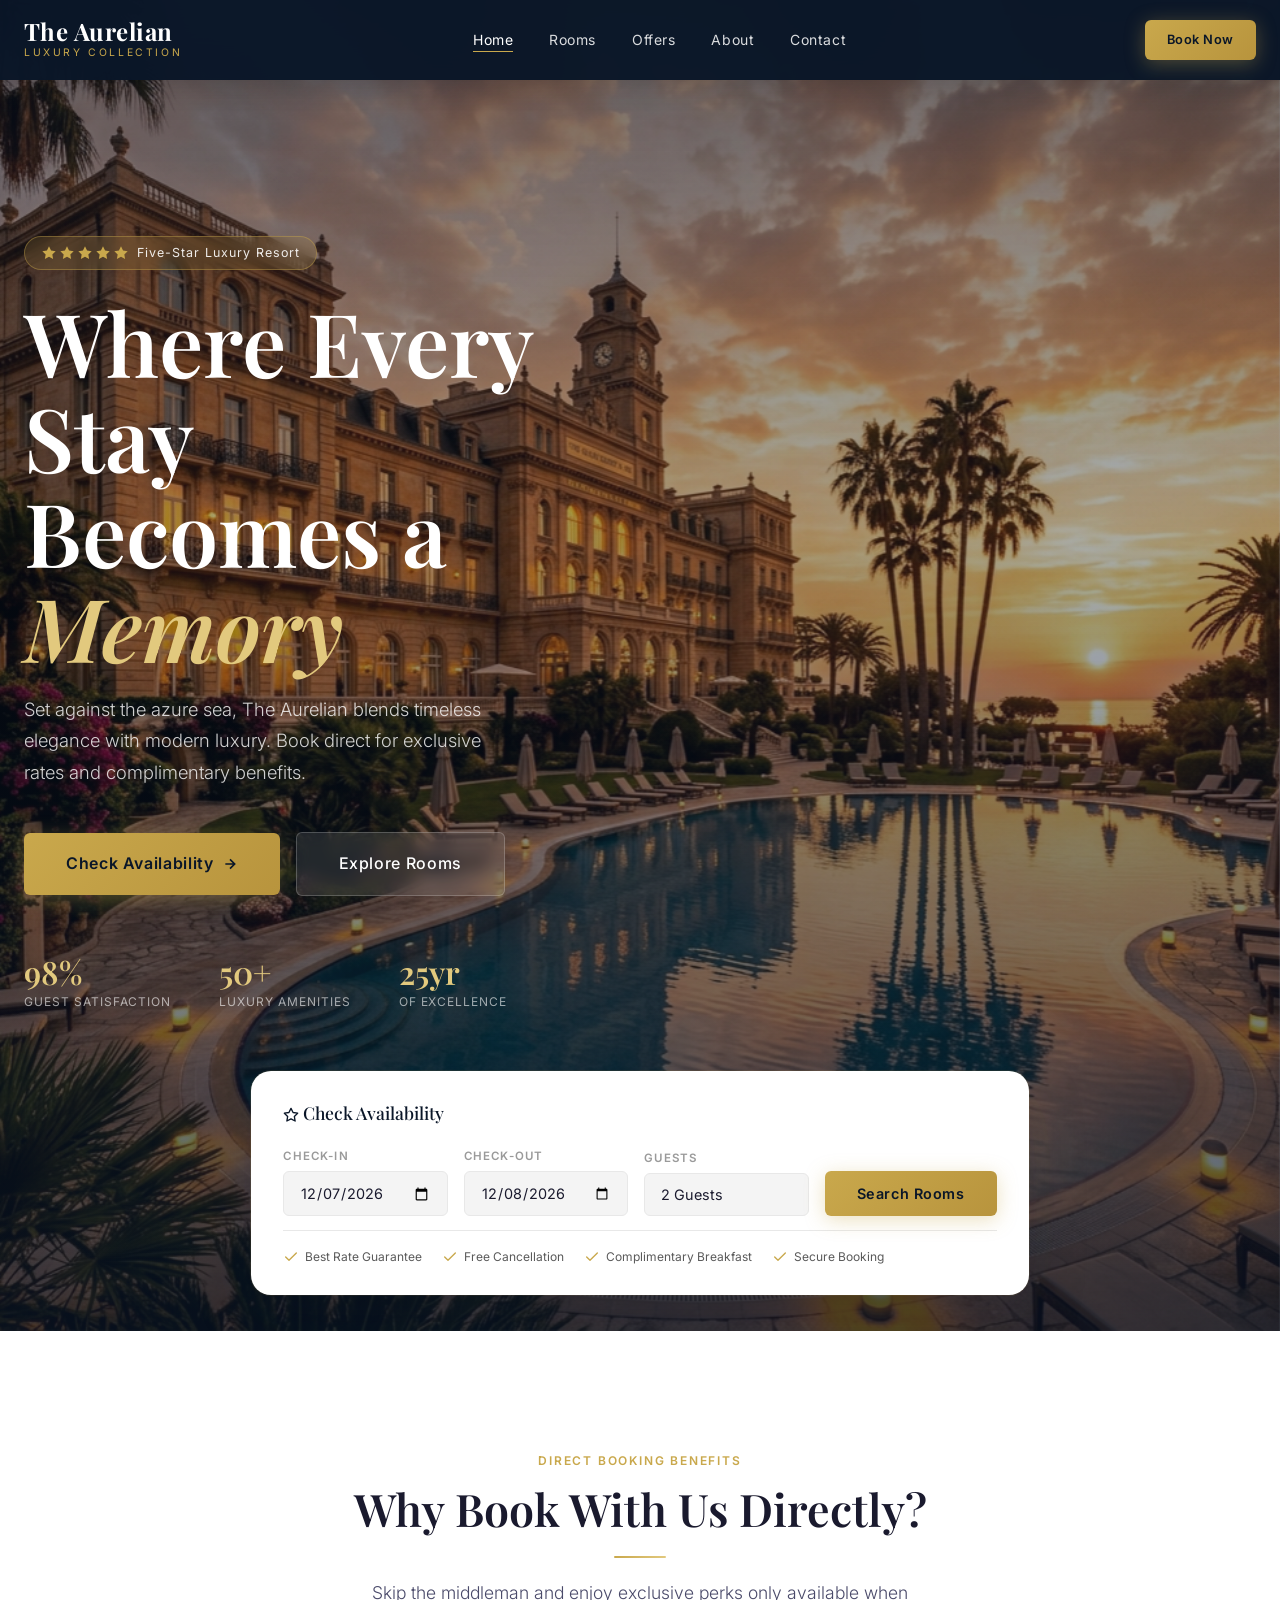
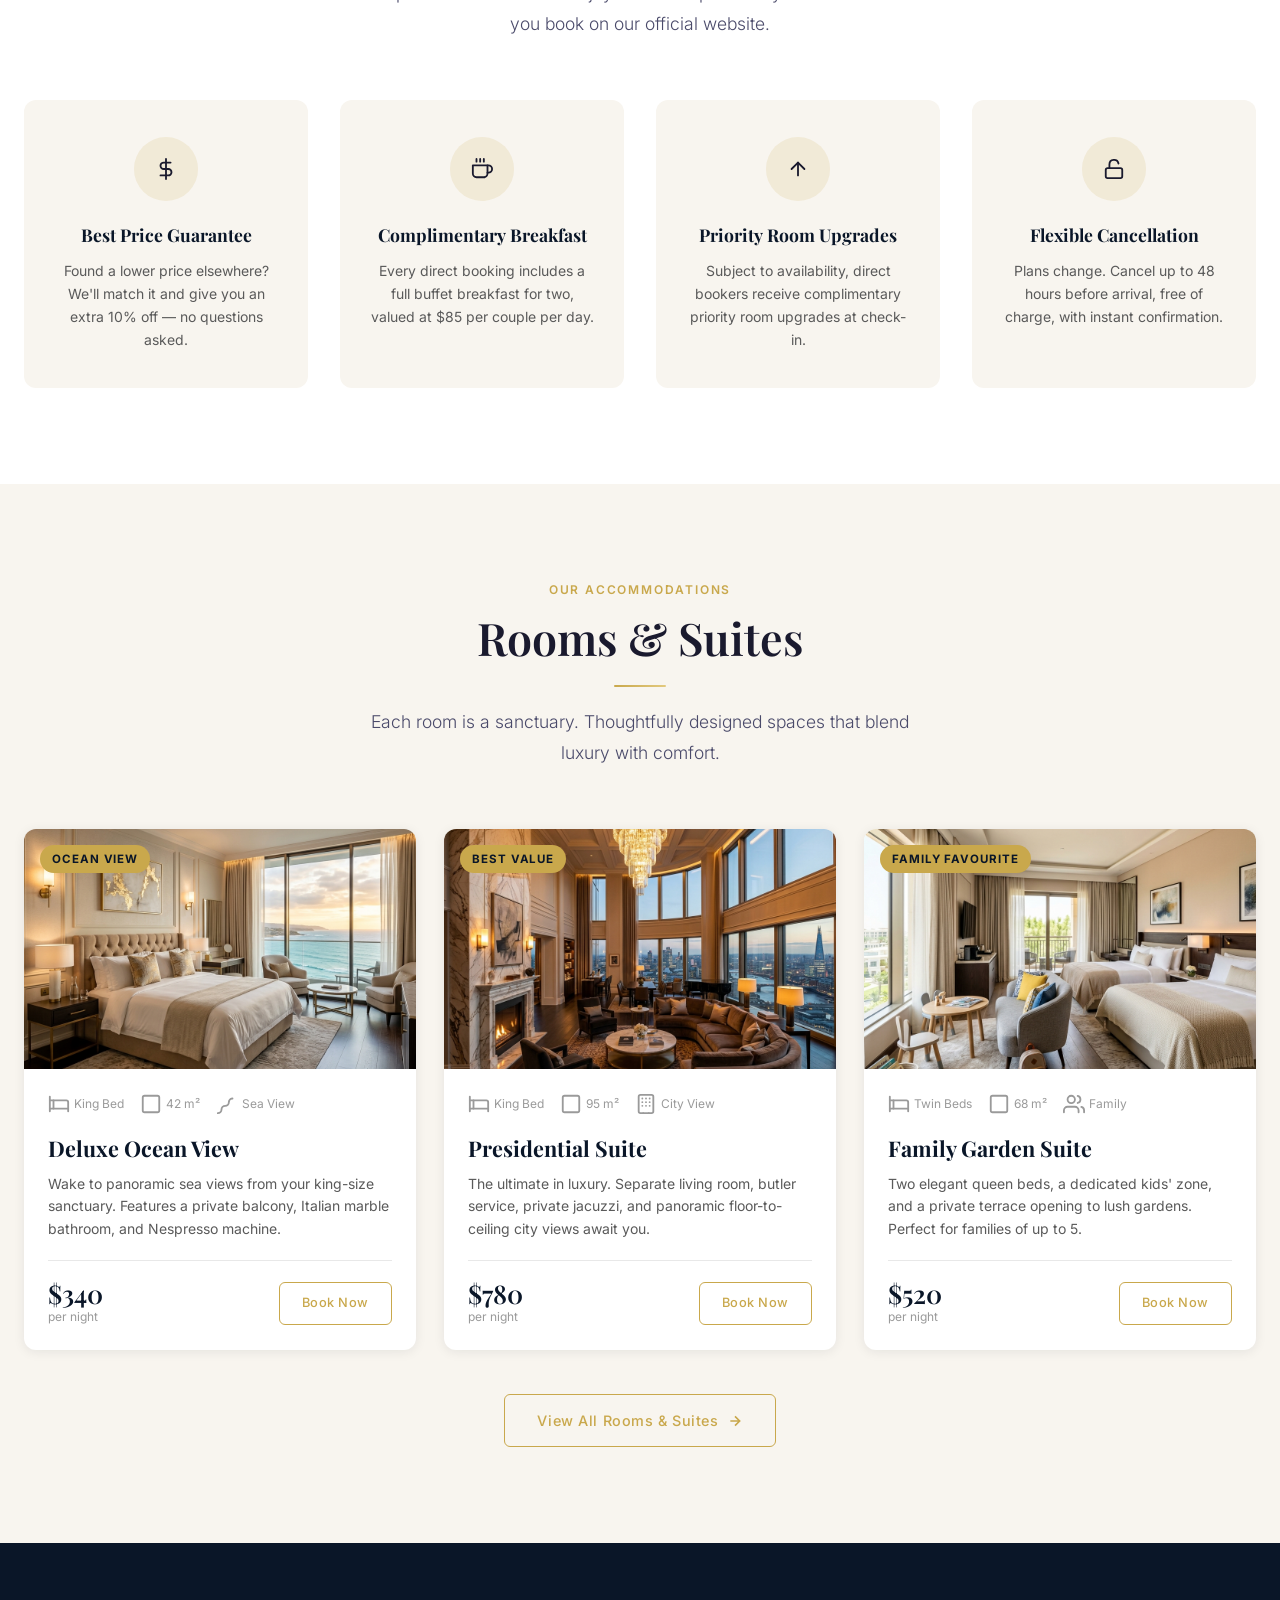
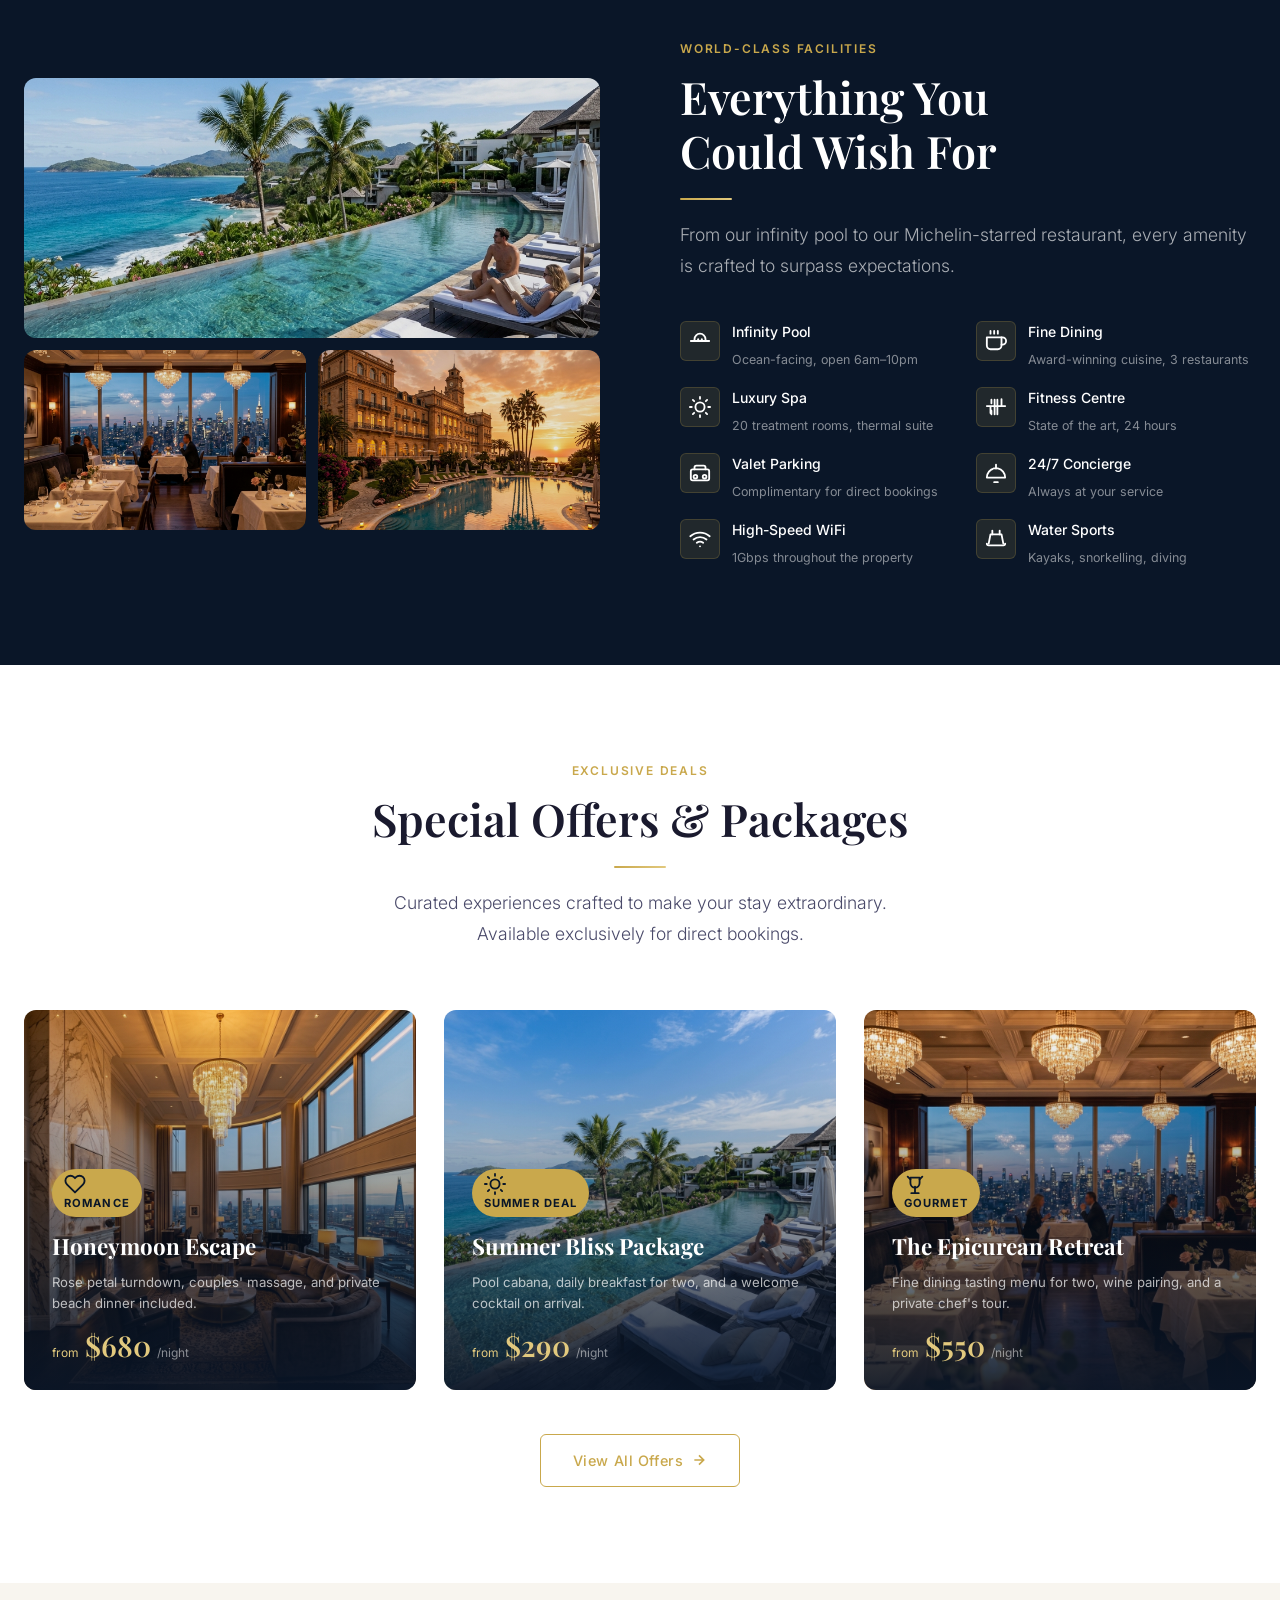
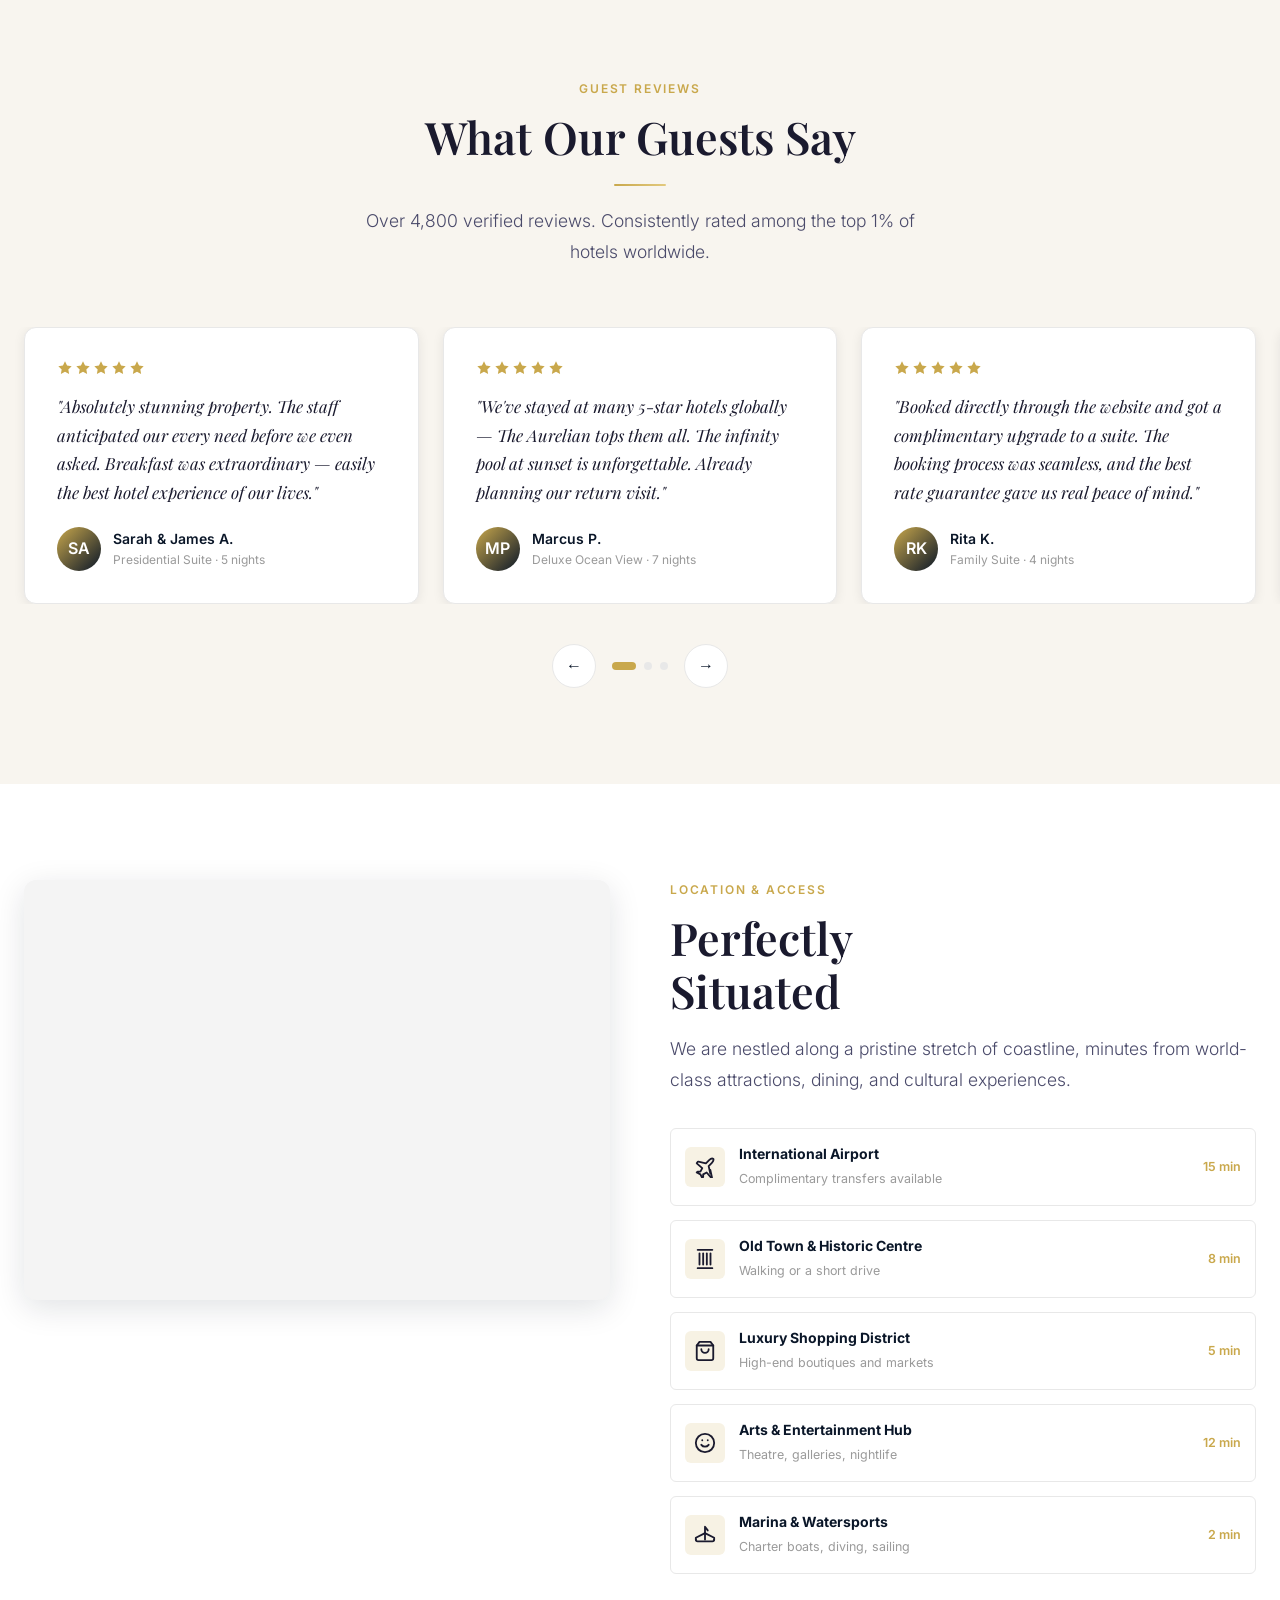
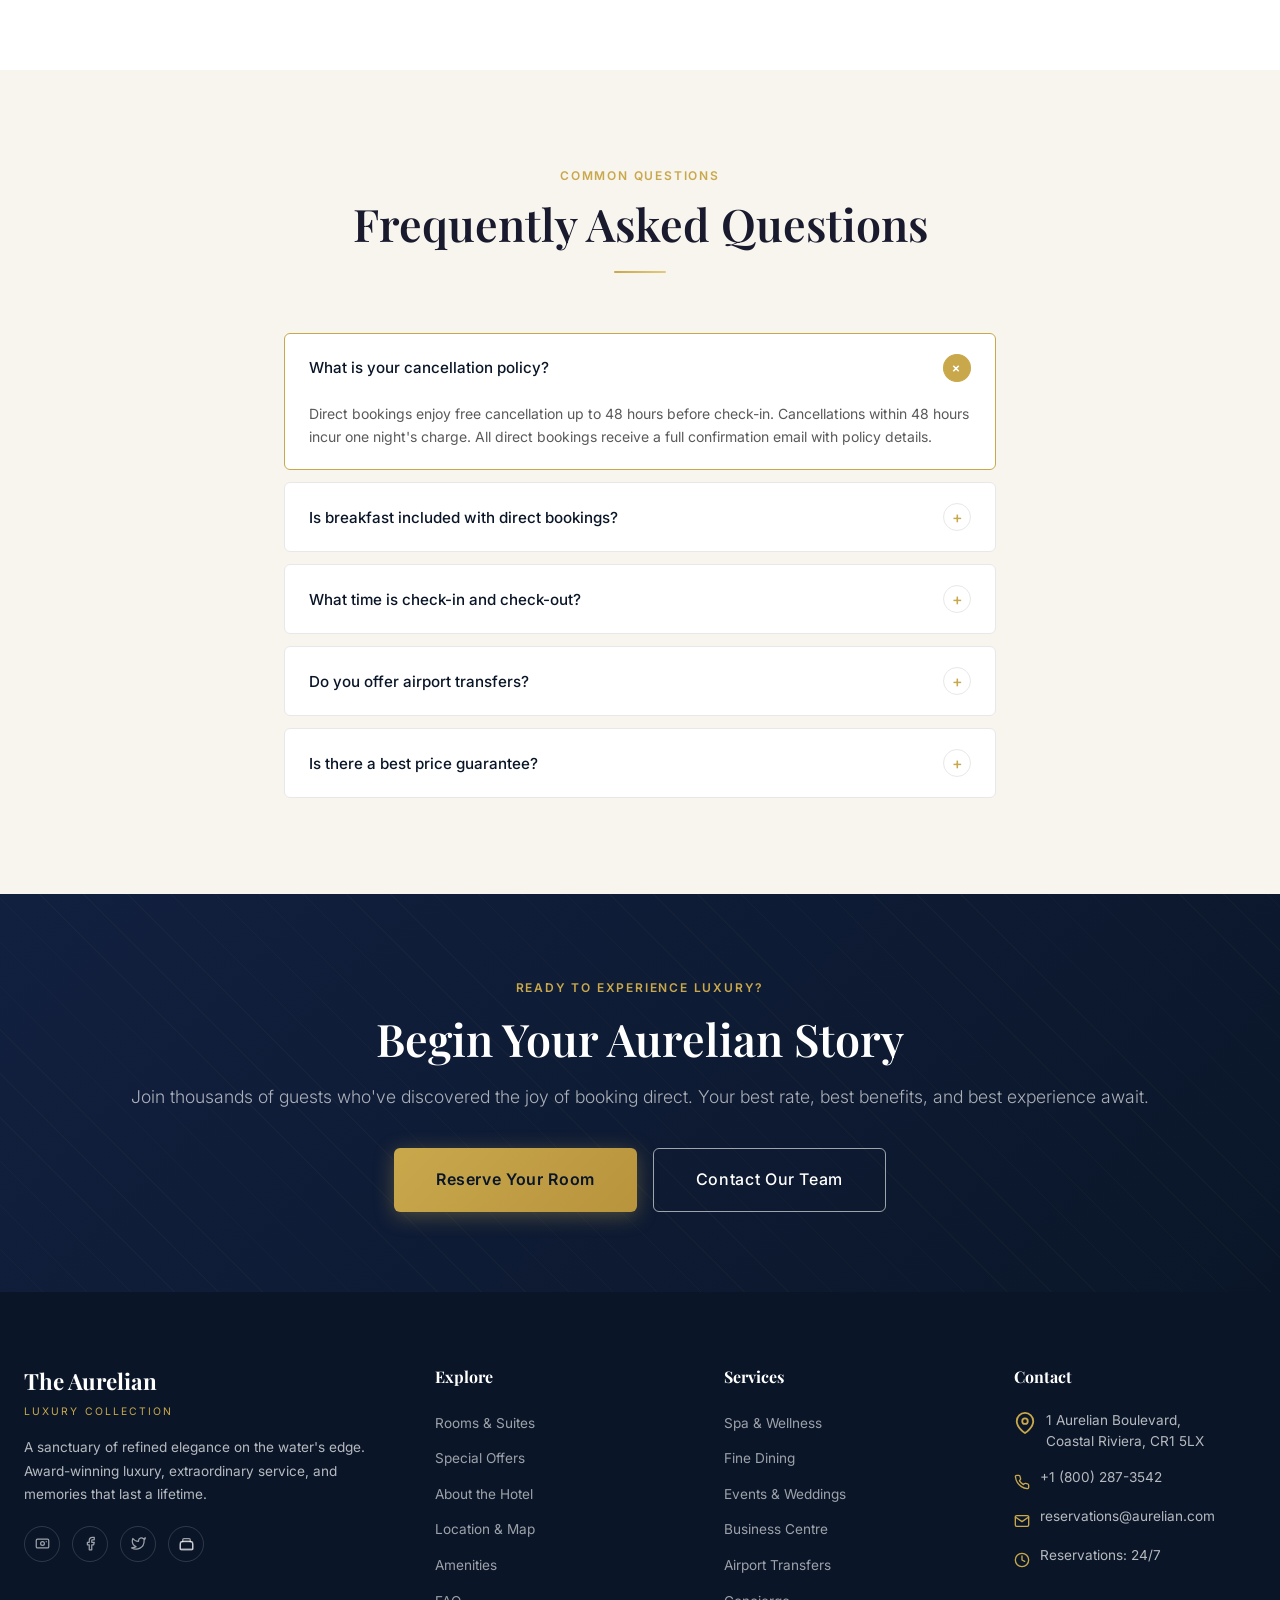
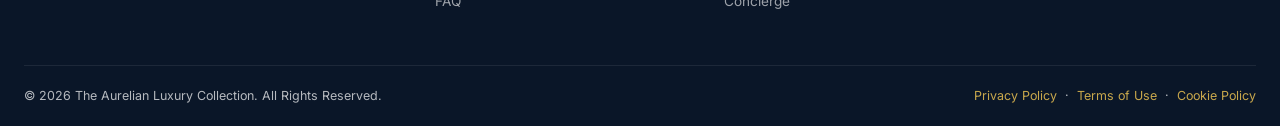
==== commit 508e736e: "Add files via upload" ====
--- a/index.html
+++ b/index.html
@@ -52,7 +52,7 @@
     </div>
     <div class="hero-content">
       <div class="hero-badge">
-        <span class="stars"><div style="display:flex;gap:2px;color:var(--gold);"><svg class="icon-svg-sm" viewBox="0 0 24 24" fill="currentColor"><polygon points="12 2 15.09 8.26 22 9.27 17 14.14 18.18 21.02 12 17.77 5.82 21.02 7 14.14 2 9.27 8.91 8.26 12 2"></polygon></svg><div style="display:flex;gap:2px;color:var(--gold);"><svg class="icon-svg-sm" viewBox="0 0 24 24" fill="currentColor"><polygon points="12 2 15.09 8.26 22 9.27 17 14.14 18.18 21.02 12 17.77 5.82 21.02 7 14.14 2 9.27 8.91 8.26 12 2"></polygon></svg><div style="display:flex;gap:2px;color:var(--gold);"><svg class="icon-svg-sm" viewBox="0 0 24 24" fill="currentColor"><polygon points="12 2 15.09 8.26 22 9.27 17 14.14 18.18 21.02 12 17.77 5.82 21.02 7 14.14 2 9.27 8.91 8.26 12 2"></polygon></svg><div style="display:flex;gap:2px;color:var(--gold);"><svg class="icon-svg-sm" viewBox="0 0 24 24" fill="currentColor"><polygon points="12 2 15.09 8.26 22 9.27 17 14.14 18.18 21.02 12 17.77 5.82 21.02 7 14.14 2 9.27 8.91 8.26 12 2"></polygon></svg><div style="display:flex;gap:2px;color:var(--gold);"><svg class="icon-svg-sm" viewBox="0 0 24 24" fill="currentColor"><polygon points="12 2 15.09 8.26 22 9.27 17 14.14 18.18 21.02 12 17.77 5.82 21.02 7 14.14 2 9.27 8.91 8.26 12 2"></polygon></svg></div></span>
+        <span class="stars"><div style="display:flex;gap:2px;color:var(--gold);"><svg class="icon-svg-sm" viewBox="0 0 24 24" fill="currentColor"><polygon points="12 2 15.09 8.26 22 9.27 17 14.14 18.18 21.02 12 17.77 5.82 21.02 7 14.14 2 9.27 8.91 8.26 12 2"></polygon></svg><svg class="icon-svg-sm" viewBox="0 0 24 24" fill="currentColor"><polygon points="12 2 15.09 8.26 22 9.27 17 14.14 18.18 21.02 12 17.77 5.82 21.02 7 14.14 2 9.27 8.91 8.26 12 2"></polygon></svg><svg class="icon-svg-sm" viewBox="0 0 24 24" fill="currentColor"><polygon points="12 2 15.09 8.26 22 9.27 17 14.14 18.18 21.02 12 17.77 5.82 21.02 7 14.14 2 9.27 8.91 8.26 12 2"></polygon></svg><svg class="icon-svg-sm" viewBox="0 0 24 24" fill="currentColor"><polygon points="12 2 15.09 8.26 22 9.27 17 14.14 18.18 21.02 12 17.77 5.82 21.02 7 14.14 2 9.27 8.91 8.26 12 2"></polygon></svg><svg class="icon-svg-sm" viewBox="0 0 24 24" fill="currentColor"><polygon points="12 2 15.09 8.26 22 9.27 17 14.14 18.18 21.02 12 17.77 5.82 21.02 7 14.14 2 9.27 8.91 8.26 12 2"></polygon></svg></div></span>
         <span>Five-Star Luxury Resort</span>
       </div>
       <h1 class="hero-title" id="hero-title">
@@ -365,7 +365,7 @@
       <div class="testimonials-slider-wrapper">
         <div class="testimonials-track" id="testimonials-track">
           <div class="testimonial-card">
-            <div class="testimonial-stars"><div style="display:flex;gap:2px;color:var(--gold);"><svg class="icon-svg-sm" viewBox="0 0 24 24" fill="currentColor"><polygon points="12 2 15.09 8.26 22 9.27 17 14.14 18.18 21.02 12 17.77 5.82 21.02 7 14.14 2 9.27 8.91 8.26 12 2"></polygon></svg><div style="display:flex;gap:2px;color:var(--gold);"><svg class="icon-svg-sm" viewBox="0 0 24 24" fill="currentColor"><polygon points="12 2 15.09 8.26 22 9.27 17 14.14 18.18 21.02 12 17.77 5.82 21.02 7 14.14 2 9.27 8.91 8.26 12 2"></polygon></svg><div style="display:flex;gap:2px;color:var(--gold);"><svg class="icon-svg-sm" viewBox="0 0 24 24" fill="currentColor"><polygon points="12 2 15.09 8.26 22 9.27 17 14.14 18.18 21.02 12 17.77 5.82 21.02 7 14.14 2 9.27 8.91 8.26 12 2"></polygon></svg><div style="display:flex;gap:2px;color:var(--gold);"><svg class="icon-svg-sm" viewBox="0 0 24 24" fill="currentColor"><polygon points="12 2 15.09 8.26 22 9.27 17 14.14 18.18 21.02 12 17.77 5.82 21.02 7 14.14 2 9.27 8.91 8.26 12 2"></polygon></svg><div style="display:flex;gap:2px;color:var(--gold);"><svg class="icon-svg-sm" viewBox="0 0 24 24" fill="currentColor"><polygon points="12 2 15.09 8.26 22 9.27 17 14.14 18.18 21.02 12 17.77 5.82 21.02 7 14.14 2 9.27 8.91 8.26 12 2"></polygon></svg></div></div>
+            <div class="testimonial-stars"><div style="display:flex;gap:2px;color:var(--gold);"><svg class="icon-svg-sm" viewBox="0 0 24 24" fill="currentColor"><polygon points="12 2 15.09 8.26 22 9.27 17 14.14 18.18 21.02 12 17.77 5.82 21.02 7 14.14 2 9.27 8.91 8.26 12 2"></polygon></svg><svg class="icon-svg-sm" viewBox="0 0 24 24" fill="currentColor"><polygon points="12 2 15.09 8.26 22 9.27 17 14.14 18.18 21.02 12 17.77 5.82 21.02 7 14.14 2 9.27 8.91 8.26 12 2"></polygon></svg><svg class="icon-svg-sm" viewBox="0 0 24 24" fill="currentColor"><polygon points="12 2 15.09 8.26 22 9.27 17 14.14 18.18 21.02 12 17.77 5.82 21.02 7 14.14 2 9.27 8.91 8.26 12 2"></polygon></svg><svg class="icon-svg-sm" viewBox="0 0 24 24" fill="currentColor"><polygon points="12 2 15.09 8.26 22 9.27 17 14.14 18.18 21.02 12 17.77 5.82 21.02 7 14.14 2 9.27 8.91 8.26 12 2"></polygon></svg><svg class="icon-svg-sm" viewBox="0 0 24 24" fill="currentColor"><polygon points="12 2 15.09 8.26 22 9.27 17 14.14 18.18 21.02 12 17.77 5.82 21.02 7 14.14 2 9.27 8.91 8.26 12 2"></polygon></svg></div></div>
             <p class="testimonial-text">"Absolutely stunning property. The staff anticipated our every need before we even asked. Breakfast was extraordinary — easily the best hotel experience of our lives."</p>
             <div class="testimonial-guest">
               <div class="guest-avatar">SA</div>
@@ -376,7 +376,7 @@
             </div>
           </div>
           <div class="testimonial-card">
-            <div class="testimonial-stars"><div style="display:flex;gap:2px;color:var(--gold);"><svg class="icon-svg-sm" viewBox="0 0 24 24" fill="currentColor"><polygon points="12 2 15.09 8.26 22 9.27 17 14.14 18.18 21.02 12 17.77 5.82 21.02 7 14.14 2 9.27 8.91 8.26 12 2"></polygon></svg><div style="display:flex;gap:2px;color:var(--gold);"><svg class="icon-svg-sm" viewBox="0 0 24 24" fill="currentColor"><polygon points="12 2 15.09 8.26 22 9.27 17 14.14 18.18 21.02 12 17.77 5.82 21.02 7 14.14 2 9.27 8.91 8.26 12 2"></polygon></svg><div style="display:flex;gap:2px;color:var(--gold);"><svg class="icon-svg-sm" viewBox="0 0 24 24" fill="currentColor"><polygon points="12 2 15.09 8.26 22 9.27 17 14.14 18.18 21.02 12 17.77 5.82 21.02 7 14.14 2 9.27 8.91 8.26 12 2"></polygon></svg><div style="display:flex;gap:2px;color:var(--gold);"><svg class="icon-svg-sm" viewBox="0 0 24 24" fill="currentColor"><polygon points="12 2 15.09 8.26 22 9.27 17 14.14 18.18 21.02 12 17.77 5.82 21.02 7 14.14 2 9.27 8.91 8.26 12 2"></polygon></svg><div style="display:flex;gap:2px;color:var(--gold);"><svg class="icon-svg-sm" viewBox="0 0 24 24" fill="currentColor"><polygon points="12 2 15.09 8.26 22 9.27 17 14.14 18.18 21.02 12 17.77 5.82 21.02 7 14.14 2 9.27 8.91 8.26 12 2"></polygon></svg></div></div>
+            <div class="testimonial-stars"><div style="display:flex;gap:2px;color:var(--gold);"><svg class="icon-svg-sm" viewBox="0 0 24 24" fill="currentColor"><polygon points="12 2 15.09 8.26 22 9.27 17 14.14 18.18 21.02 12 17.77 5.82 21.02 7 14.14 2 9.27 8.91 8.26 12 2"></polygon></svg><svg class="icon-svg-sm" viewBox="0 0 24 24" fill="currentColor"><polygon points="12 2 15.09 8.26 22 9.27 17 14.14 18.18 21.02 12 17.77 5.82 21.02 7 14.14 2 9.27 8.91 8.26 12 2"></polygon></svg><svg class="icon-svg-sm" viewBox="0 0 24 24" fill="currentColor"><polygon points="12 2 15.09 8.26 22 9.27 17 14.14 18.18 21.02 12 17.77 5.82 21.02 7 14.14 2 9.27 8.91 8.26 12 2"></polygon></svg><svg class="icon-svg-sm" viewBox="0 0 24 24" fill="currentColor"><polygon points="12 2 15.09 8.26 22 9.27 17 14.14 18.18 21.02 12 17.77 5.82 21.02 7 14.14 2 9.27 8.91 8.26 12 2"></polygon></svg><svg class="icon-svg-sm" viewBox="0 0 24 24" fill="currentColor"><polygon points="12 2 15.09 8.26 22 9.27 17 14.14 18.18 21.02 12 17.77 5.82 21.02 7 14.14 2 9.27 8.91 8.26 12 2"></polygon></svg></div></div>
             <p class="testimonial-text">"We've stayed at many 5-star hotels globally — The Aurelian tops them all. The infinity pool at sunset is unforgettable. Already planning our return visit."</p>
             <div class="testimonial-guest">
               <div class="guest-avatar">MP</div>
@@ -387,7 +387,7 @@
             </div>
           </div>
           <div class="testimonial-card">
-            <div class="testimonial-stars"><div style="display:flex;gap:2px;color:var(--gold);"><svg class="icon-svg-sm" viewBox="0 0 24 24" fill="currentColor"><polygon points="12 2 15.09 8.26 22 9.27 17 14.14 18.18 21.02 12 17.77 5.82 21.02 7 14.14 2 9.27 8.91 8.26 12 2"></polygon></svg><div style="display:flex;gap:2px;color:var(--gold);"><svg class="icon-svg-sm" viewBox="0 0 24 24" fill="currentColor"><polygon points="12 2 15.09 8.26 22 9.27 17 14.14 18.18 21.02 12 17.77 5.82 21.02 7 14.14 2 9.27 8.91 8.26 12 2"></polygon></svg><div style="display:flex;gap:2px;color:var(--gold);"><svg class="icon-svg-sm" viewBox="0 0 24 24" fill="currentColor"><polygon points="12 2 15.09 8.26 22 9.27 17 14.14 18.18 21.02 12 17.77 5.82 21.02 7 14.14 2 9.27 8.91 8.26 12 2"></polygon></svg><div style="display:flex;gap:2px;color:var(--gold);"><svg class="icon-svg-sm" viewBox="0 0 24 24" fill="currentColor"><polygon points="12 2 15.09 8.26 22 9.27 17 14.14 18.18 21.02 12 17.77 5.82 21.02 7 14.14 2 9.27 8.91 8.26 12 2"></polygon></svg><div style="display:flex;gap:2px;color:var(--gold);"><svg class="icon-svg-sm" viewBox="0 0 24 24" fill="currentColor"><polygon points="12 2 15.09 8.26 22 9.27 17 14.14 18.18 21.02 12 17.77 5.82 21.02 7 14.14 2 9.27 8.91 8.26 12 2"></polygon></svg></div></div>
+            <div class="testimonial-stars"><div style="display:flex;gap:2px;color:var(--gold);"><svg class="icon-svg-sm" viewBox="0 0 24 24" fill="currentColor"><polygon points="12 2 15.09 8.26 22 9.27 17 14.14 18.18 21.02 12 17.77 5.82 21.02 7 14.14 2 9.27 8.91 8.26 12 2"></polygon></svg><svg class="icon-svg-sm" viewBox="0 0 24 24" fill="currentColor"><polygon points="12 2 15.09 8.26 22 9.27 17 14.14 18.18 21.02 12 17.77 5.82 21.02 7 14.14 2 9.27 8.91 8.26 12 2"></polygon></svg><svg class="icon-svg-sm" viewBox="0 0 24 24" fill="currentColor"><polygon points="12 2 15.09 8.26 22 9.27 17 14.14 18.18 21.02 12 17.77 5.82 21.02 7 14.14 2 9.27 8.91 8.26 12 2"></polygon></svg><svg class="icon-svg-sm" viewBox="0 0 24 24" fill="currentColor"><polygon points="12 2 15.09 8.26 22 9.27 17 14.14 18.18 21.02 12 17.77 5.82 21.02 7 14.14 2 9.27 8.91 8.26 12 2"></polygon></svg><svg class="icon-svg-sm" viewBox="0 0 24 24" fill="currentColor"><polygon points="12 2 15.09 8.26 22 9.27 17 14.14 18.18 21.02 12 17.77 5.82 21.02 7 14.14 2 9.27 8.91 8.26 12 2"></polygon></svg></div></div>
             <p class="testimonial-text">"Booked directly through the website and got a complimentary upgrade to a suite. The booking process was seamless, and the best rate guarantee gave us real peace of mind."</p>
             <div class="testimonial-guest">
               <div class="guest-avatar">RK</div>
@@ -398,7 +398,7 @@
             </div>
           </div>
           <div class="testimonial-card">
-            <div class="testimonial-stars"><div style="display:flex;gap:2px;color:var(--gold);"><svg class="icon-svg-sm" viewBox="0 0 24 24" fill="currentColor"><polygon points="12 2 15.09 8.26 22 9.27 17 14.14 18.18 21.02 12 17.77 5.82 21.02 7 14.14 2 9.27 8.91 8.26 12 2"></polygon></svg><div style="display:flex;gap:2px;color:var(--gold);"><svg class="icon-svg-sm" viewBox="0 0 24 24" fill="currentColor"><polygon points="12 2 15.09 8.26 22 9.27 17 14.14 18.18 21.02 12 17.77 5.82 21.02 7 14.14 2 9.27 8.91 8.26 12 2"></polygon></svg><div style="display:flex;gap:2px;color:var(--gold);"><svg class="icon-svg-sm" viewBox="0 0 24 24" fill="currentColor"><polygon points="12 2 15.09 8.26 22 9.27 17 14.14 18.18 21.02 12 17.77 5.82 21.02 7 14.14 2 9.27 8.91 8.26 12 2"></polygon></svg><div style="display:flex;gap:2px;color:var(--gold);"><svg class="icon-svg-sm" viewBox="0 0 24 24" fill="currentColor"><polygon points="12 2 15.09 8.26 22 9.27 17 14.14 18.18 21.02 12 17.77 5.82 21.02 7 14.14 2 9.27 8.91 8.26 12 2"></polygon></svg><div style="display:flex;gap:2px;color:var(--gold);"><svg class="icon-svg-sm" viewBox="0 0 24 24" fill="currentColor"><polygon points="12 2 15.09 8.26 22 9.27 17 14.14 18.18 21.02 12 17.77 5.82 21.02 7 14.14 2 9.27 8.91 8.26 12 2"></polygon></svg></div></div>
+            <div class="testimonial-stars"><div style="display:flex;gap:2px;color:var(--gold);"><svg class="icon-svg-sm" viewBox="0 0 24 24" fill="currentColor"><polygon points="12 2 15.09 8.26 22 9.27 17 14.14 18.18 21.02 12 17.77 5.82 21.02 7 14.14 2 9.27 8.91 8.26 12 2"></polygon></svg><svg class="icon-svg-sm" viewBox="0 0 24 24" fill="currentColor"><polygon points="12 2 15.09 8.26 22 9.27 17 14.14 18.18 21.02 12 17.77 5.82 21.02 7 14.14 2 9.27 8.91 8.26 12 2"></polygon></svg><svg class="icon-svg-sm" viewBox="0 0 24 24" fill="currentColor"><polygon points="12 2 15.09 8.26 22 9.27 17 14.14 18.18 21.02 12 17.77 5.82 21.02 7 14.14 2 9.27 8.91 8.26 12 2"></polygon></svg><svg class="icon-svg-sm" viewBox="0 0 24 24" fill="currentColor"><polygon points="12 2 15.09 8.26 22 9.27 17 14.14 18.18 21.02 12 17.77 5.82 21.02 7 14.14 2 9.27 8.91 8.26 12 2"></polygon></svg><svg class="icon-svg-sm" viewBox="0 0 24 24" fill="currentColor"><polygon points="12 2 15.09 8.26 22 9.27 17 14.14 18.18 21.02 12 17.77 5.82 21.02 7 14.14 2 9.27 8.91 8.26 12 2"></polygon></svg></div></div>
             <p class="testimonial-text">"The spa and fine dining exceeded every expectation. The concierge arranged a private boat trip for us with just a few hours notice. Genuinely five-star service."</p>
             <div class="testimonial-guest">
               <div class="guest-avatar">DL</div>
@@ -409,7 +409,7 @@
             </div>
           </div>
           <div class="testimonial-card">
-            <div class="testimonial-stars"><div style="display:flex;gap:2px;color:var(--gold);"><svg class="icon-svg-sm" viewBox="0 0 24 24" fill="currentColor"><polygon points="12 2 15.09 8.26 22 9.27 17 14.14 18.18 21.02 12 17.77 5.82 21.02 7 14.14 2 9.27 8.91 8.26 12 2"></polygon></svg><div style="display:flex;gap:2px;color:var(--gold);"><svg class="icon-svg-sm" viewBox="0 0 24 24" fill="currentColor"><polygon points="12 2 15.09 8.26 22 9.27 17 14.14 18.18 21.02 12 17.77 5.82 21.02 7 14.14 2 9.27 8.91 8.26 12 2"></polygon></svg><div style="display:flex;gap:2px;color:var(--gold);"><svg class="icon-svg-sm" viewBox="0 0 24 24" fill="currentColor"><polygon points="12 2 15.09 8.26 22 9.27 17 14.14 18.18 21.02 12 17.77 5.82 21.02 7 14.14 2 9.27 8.91 8.26 12 2"></polygon></svg><div style="display:flex;gap:2px;color:var(--gold);"><svg class="icon-svg-sm" viewBox="0 0 24 24" fill="currentColor"><polygon points="12 2 15.09 8.26 22 9.27 17 14.14 18.18 21.02 12 17.77 5.82 21.02 7 14.14 2 9.27 8.91 8.26 12 2"></polygon></svg><div style="display:flex;gap:2px;color:var(--gold);"><svg class="icon-svg-sm" viewBox="0 0 24 24" fill="currentColor"><polygon points="12 2 15.09 8.26 22 9.27 17 14.14 18.18 21.02 12 17.77 5.82 21.02 7 14.14 2 9.27 8.91 8.26 12 2"></polygon></svg></div></div>
+            <div class="testimonial-stars"><div style="display:flex;gap:2px;color:var(--gold);"><svg class="icon-svg-sm" viewBox="0 0 24 24" fill="currentColor"><polygon points="12 2 15.09 8.26 22 9.27 17 14.14 18.18 21.02 12 17.77 5.82 21.02 7 14.14 2 9.27 8.91 8.26 12 2"></polygon></svg><svg class="icon-svg-sm" viewBox="0 0 24 24" fill="currentColor"><polygon points="12 2 15.09 8.26 22 9.27 17 14.14 18.18 21.02 12 17.77 5.82 21.02 7 14.14 2 9.27 8.91 8.26 12 2"></polygon></svg><svg class="icon-svg-sm" viewBox="0 0 24 24" fill="currentColor"><polygon points="12 2 15.09 8.26 22 9.27 17 14.14 18.18 21.02 12 17.77 5.82 21.02 7 14.14 2 9.27 8.91 8.26 12 2"></polygon></svg><svg class="icon-svg-sm" viewBox="0 0 24 24" fill="currentColor"><polygon points="12 2 15.09 8.26 22 9.27 17 14.14 18.18 21.02 12 17.77 5.82 21.02 7 14.14 2 9.27 8.91 8.26 12 2"></polygon></svg><svg class="icon-svg-sm" viewBox="0 0 24 24" fill="currentColor"><polygon points="12 2 15.09 8.26 22 9.27 17 14.14 18.18 21.02 12 17.77 5.82 21.02 7 14.14 2 9.27 8.91 8.26 12 2"></polygon></svg></div></div>
             <p class="testimonial-text">"Travelling with our two kids was completely stress-free. The family suite was enormous, the kids' club was a hit, and the beach access made every morning magical."</p>
             <div class="testimonial-guest">
               <div class="guest-avatar">NB</div>
